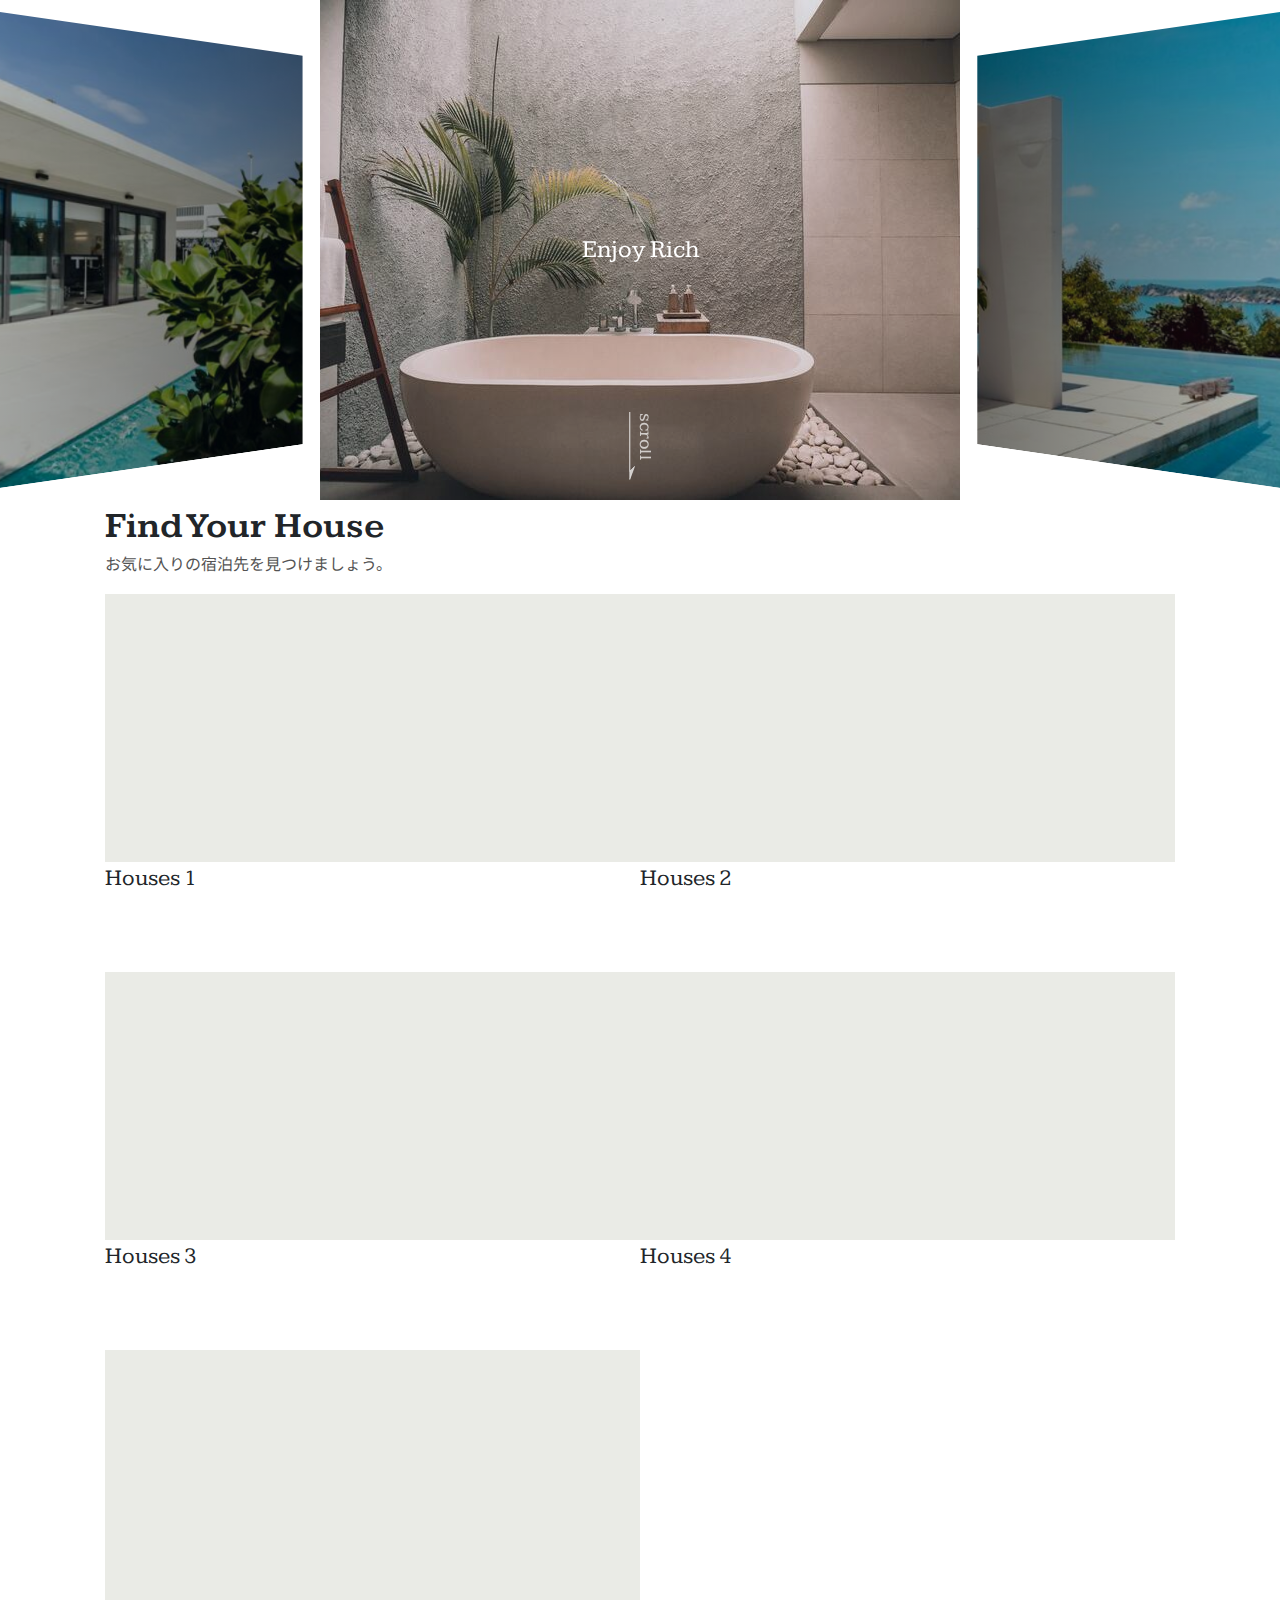
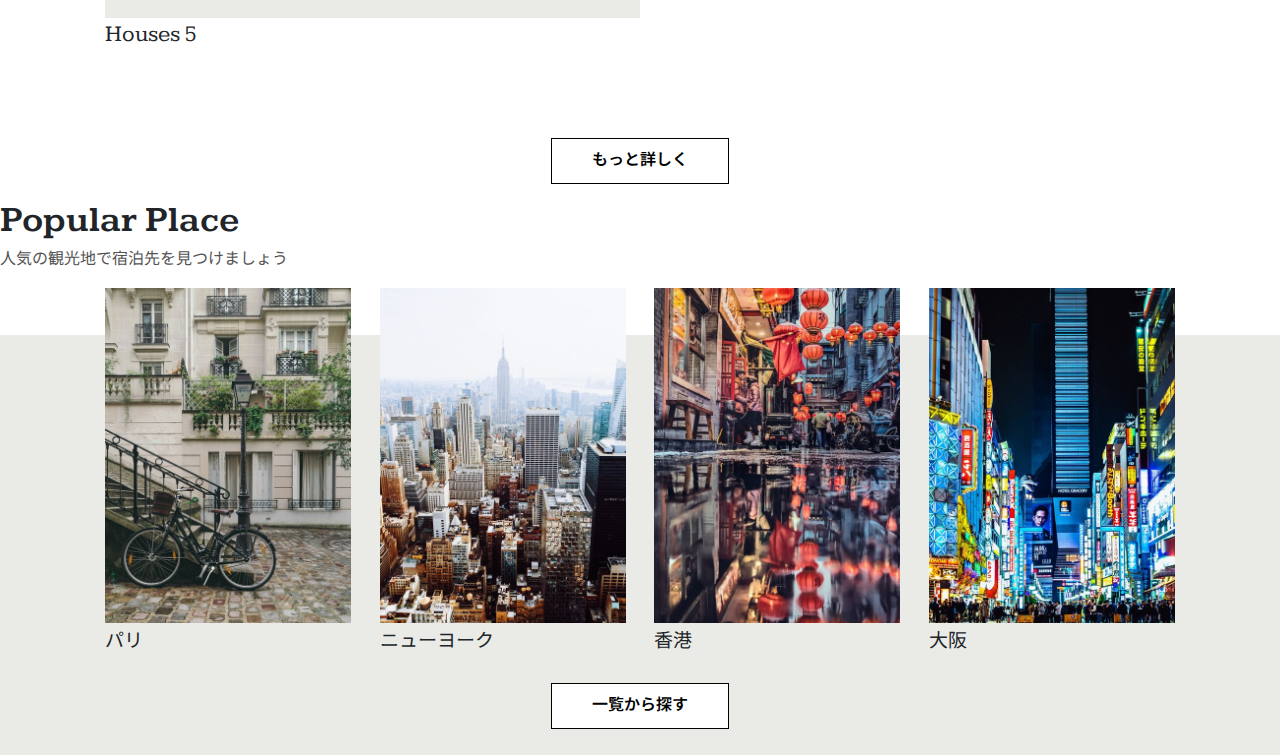
==== 98_サンプルサイト_練習用/index.html @ 55f600ee "sample_part7" ====
<!DOCTYPE html>
<html lang="ja">
  <head>
    <meta charset="UTF-8" />
    <meta name="viewport" content="width=device-width, initial-scale=1.0" />
    <meta http-equiv="X-UA-Compatible" content="ie=edge" />
    <title>Document</title>
    <link rel="preconnect" href="https://fonts.gstatic.com">
    <link href="https://fonts.googleapis.com/css2?family=Kameron:wght@400;700&family=Noto+Sans+JP&display=swap" rel="stylesheet">
    <link rel="stylesheet" href="styles/vendors/bootstrap-reboot.css" />
    <link rel="stylesheet" href="styles/vendors/swiper.min.css" />
    <link rel="stylesheet" href="styles/style.css" />
  </head>
  <body>
    <div id="global-container">
      <div id="container">
        <div id="content">
          <div class="hero">
            <div class="swiper-container">
              <div class="swiper-wrapper">
                <div class="swiper-slide">
                  <div class="hero__title">Enjoy Rich</div>
                  <img src="images/image-1.jpg" alt="" />
                </div>
                <div class="swiper-slide">
                  <div class="hero__title">Fantastic</div>
                  <img src="images/image-2.jpg" alt="" />
                </div>
                <div class="swiper-slide">
                  <div class="hero__title">Experience</div>
                  <img src="images/image-3.jpg" alt="" />
                </div>
              </div>
              <div class="hero__footer">
                <img class="hero__downarrow" src="images/arrow.svg">
                <span class="hero__scrolltext">scroll</span>
              </div>
            </div>
          </div>
          <div id="main-content">
            <main>
              <section class="houses">
                <div>
                  <h2 class="main-title">Find Your House</h2>
                  <p class="sub-title">お気に入りの宿泊先を見つけましょう。</p>
                </div>
                <div class="houses__inner">
                  <div class="houses__item">
                    <div class="cover-slide hover-darken inview">
                      <div class="bg-img-zoom img-bg50" style="background-image: url(images/villa-1.jpg);"></div>
                    </div>
                    <p class="houses__title">Houses 1</p>
                  </div>
                  <div class="houses__item">
                    <div class="cover-slide hover-darken inview">
                      <div class="bg-img-zoom img-bg50" style="background-image: url(images/villa-2.jpg);"></div>
                    </div>
                    <p class="houses__title">Houses 2</p>
                  </div>
                  <div class="houses__item">
                    <div class="cover-slide hover-darken inview">
                      <div class="bg-img-zoom img-bg50" style="background-image: url(images/villa-3.jpg);"></div>
                    </div>
                    <p class="houses__title">Houses 3</p>
                  </div>
                  <div class="houses__item">
                    <div class="cover-slide hover-darken inview">
                      <div class="bg-img-zoom img-bg50" style="background-image: url(images/villa-4.jpg);"></div>
                    </div>
                    <p class="houses__title">Houses 4</p>
                  </div>
                  <div class="houses__item">
                    <div class="cover-slide hover-darken inview">
                      <div class="bg-img-zoom img-bg50" style="background-image: url(images/villa-5.jpg);"></div>
                    </div>
                    <p class="houses__title">Houses 5</p>
                  </div>
                  <!-- <div class="houses__item">
                    <div class="cover-slide hover-darken inview">
                      <div class="bg-img-zoom img-bg50" style="background-image: url(images/villa-6.jpg);"></div>
                    </div>
                    <p class="houses__title">Houses 6</p>
                  </div> -->
                  <div class="houses__btn">
                    <button class="btn slide-bg">もっと詳しく</button>
                  </div>
                </div>
              </section>
              <section class="popular">
                <div class="poular__header">
                  <h2 class="main-title">Popular Place</h2>
                  <p class="sub-title">人気の観光地で宿泊先を見つけましょう</p>
                </div>
                <div class="popular__inner">
                  <div class="popular__container">
                    <div class="popular__item">
                      <div class="popular__img"><img src="images/image-p1.jpg" alt=""></div>
                      <div class="popular__title">パリ</div>
                    </div>
                    <div class="popular__item">
                      <div class="popular__img"><img src="images/image-p2.jpg" alt=""></div>
                      <div class="popular__title">ニューヨーク</div>
                    </div>
                    <div class="popular__item">
                      <div class="popular__img"><img src="images/image-p3.jpg" alt=""></div>
                      <div class="popular__title">香港</div>
                    </div>
                    <div class="popular__item">
                      <div class="popular__img"><img src="images/image-p4.jpg" alt=""></div>
                      <div class="popular__title">大阪</div>
                    </div>
                    <div class="popular__btn">
                      <button class="btn cover-3d">一覧から探す</button>
                    </div>
                  </div>
                </div>
              </section>
            </main>
          </div>
        </div>
      </div>
    </div>
    <!-- <div class="tween-animate-title">Animation Title</div> -->
    <!-- <div class="cover-slide hover-darken inview">
      <div class="bg-img-zoom img-bg50"></div>
    </div>    -->
      <!-- <div class="cover-slide hover-darken">
        <img class="img-zoom" src="images/image-1.jpg" alt="">
      </div> -->
      <!-- <button class="btn float">Button</button>
      <button class="btn filled">Button</button>
      <button class="btn letter-spacing">Button</button>
      <button class="btn shadow">Button</button>
      <button class="btn solid">Button</button>
      
      <button class="btn cover-3d">Button</button>
      <a class="btn-cubic"><span class="hovering">Now, Hovering</span><span class="default">Button</span></a> -->

    <script src="scripts/vendors/swiper.min.js"></script>
    <script src="scripts/vendors/TweenMax.min.js"></script>
    <script src="scripts/vendors/scroll-polyfill.js"></script>
    <script src="scripts/libs/scroll.js"></script>
    <script src="scripts/libs/text-animation.js"></script>
    <script src="scripts/libs/hero-slider.js"></script>
    <script src="scripts/main.js"></script>
  </body>
</html>
---- 98_サンプルサイト_練習用/styles/style.css ----
@charset "UTF-8";
.btn {
  position: relative;
  display: inline-block;
  background-color: white;
  border: 1px solid black;
  font-weight: 600;
  padding: 10px 40px;
  margin: 10px auto;
  cursor: pointer;
  -webkit-transition: all 0.3s;
  transition: all 0.3s;
  color: black;
  text-decoration: none !important;
}

.btn.float:hover {
  background-color: black;
  color: white;
  -webkit-box-shadow: 5px 5px 10px 0 rgba(0, 0, 0, 0.5);
          box-shadow: 5px 5px 10px 0 rgba(0, 0, 0, 0.5);
}

.btn.filled {
  background-color: black;
  color: white;
  -webkit-box-shadow: 5px 5px 10px 0 rgba(0, 0, 0, 0.5);
          box-shadow: 5px 5px 10px 0 rgba(0, 0, 0, 0.5);
}

.btn.filled:hover {
  background-color: white;
  color: black;
  -webkit-box-shadow: none;
          box-shadow: none;
}

.btn.letter-spacing:hover {
  background-color: black;
  letter-spacing: 3px;
  color: white;
}

.btn.shadow {
  -webkit-box-shadow: none;
          box-shadow: none;
}

.btn.shadow:hover {
  -webkit-transform: translate(-2.5px, -2.5px);
          transform: translate(-2.5px, -2.5px);
  -webkit-box-shadow: 5px 5px 0 0 black;
          box-shadow: 5px 5px 0 0 black;
}

.btn.solid {
  -webkit-box-shadow: 2px 2px 0 0 black;
          box-shadow: 2px 2px 0 0 black;
  border-radius: 7px;
}

.btn.solid:hover {
  -webkit-transform: translate(2px, 2px);
          transform: translate(2px, 2px);
  -webkit-box-shadow: none;
          box-shadow: none;
}

.btn.slide-bg {
  position: relative;
  overflow: hidden;
  z-index: 1;
}

.btn.slide-bg::before {
  content: "";
  display: inline-block;
  width: 100%;
  height: 100%;
  background-color: black;
  position: absolute;
  top: 0;
  left: 0;
  -webkit-transform: translateX(-100%);
          transform: translateX(-100%);
  -webkit-transition: -webkit-transform 0.3s;
  transition: -webkit-transform 0.3s;
  transition: transform 0.3s;
  transition: transform 0.3s, -webkit-transform 0.3s;
  z-index: -1;
}

.btn.slide-bg:hover {
  color: white;
}

.btn.slide-bg:hover::before {
  -webkit-transform: none;
          transform: none;
}

.btn.cover-3d {
  position: relative;
  z-index: 1;
  -webkit-transform-style: preserve-3d;
          transform-style: preserve-3d;
  -webkit-perspective: 300px;
          perspective: 300px;
}

.btn.cover-3d span {
  display: inline-block;
  -webkit-transform: translateZ(20px);
          transform: translateZ(20px);
}

.btn.cover-3d::before {
  content: "";
  display: inline-block;
  width: 100%;
  height: 100%;
  background-color: black;
  position: absolute;
  top: 0;
  left: 0;
  -webkit-transform: rotateX(90deg);
          transform: rotateX(90deg);
  -webkit-transition: all 0.3s;
  transition: all 0.3s;
  -webkit-transform-origin: top center;
          transform-origin: top center;
  opacity: 0;
}

.btn.cover-3d:hover {
  color: white;
}

.btn.cover-3d:hover::before {
  -webkit-transform: none;
          transform: none;
  opacity: 1;
}

.btn-cubic {
  position: relative;
  display: inline-block;
  -webkit-transform-style: preserve-3d;
          transform-style: preserve-3d;
  -webkit-perspective: 300px;
          perspective: 300px;
  width: 150px;
  height: 50px;
  margin: 0 auto;
  cursor: pointer;
  font-weight: 600;
}

.btn-cubic span {
  position: absolute;
  top: 0;
  left: 0;
  width: 100%;
  height: 100%;
  border: 1px solid black;
  line-height: 48px;
  text-align: center;
  -webkit-transition: all 0.3s;
  transition: all 0.3s;
  -webkit-transform-origin: center center -25px;
          transform-origin: center center -25px;
  color: black;
}

.btn-cubic .hovering {
  background-color: black;
  color: white;
  -webkit-transform: rotateX(90deg);
          transform: rotateX(90deg);
}

.btn-cubic .default {
  background-color: white;
  color: black;
  -webkit-transform: rotateX(0);
          transform: rotateX(0);
}

.btn-cubic:hover .hovering {
  -webkit-transform: rotateX(0);
          transform: rotateX(0);
}

.btn-cubic:hover .default {
  -webkit-transform: rotateX(-90deg);
          transform: rotateX(-90deg);
}

.swiper-container {
  overflow: visible !important;
}

.swiper-slide {
  height: 500px;
  overflow: hidden;
}

.swiper-slide > img {
  width: 100%;
  height: 100%;
  max-width: 100%;
  -o-object-fit: cover;
     object-fit: cover;
  -webkit-transform: scale(1.3);
          transform: scale(1.3);
  -webkit-transition: -webkit-transform 1.9s ease;
  transition: -webkit-transform 1.9s ease;
  transition: transform 1.9s ease;
  transition: transform 1.9s ease, -webkit-transform 1.9s ease;
}

.swiper-slide::after {
  content: "";
  position: absolute;
  top: 0;
  left: 0;
  width: 100%;
  height: 100%;
  background-color: rgba(0, 61, 125, 0.1);
}

.swiper-slide-active > img {
  -webkit-transform: none;
          transform: none;
}

.swiper-slide-active .hero__title {
  opacity: 1;
  -webkit-transform: translate(-50%, -50%);
          transform: translate(-50%, -50%);
}

.hero {
  overflow: hidden;
}

.hero__title {
  position: absolute;
  top: 50%;
  left: 50%;
  -webkit-transform: translate(-50%, calc(-50% + 20px));
          transform: translate(-50%, calc(-50% + 20px));
  color: white;
  font-size: 25px;
  z-index: 2;
  opacity: 0;
  -webkit-transition: opacity 0.3s ease 1s, -webkit-transform 0.3s ease 1s;
  transition: opacity 0.3s ease 1s, -webkit-transform 0.3s ease 1s;
  transition: opacity 0.3s ease 1s, transform 0.3s ease 1s;
  transition: opacity 0.3s ease 1s, transform 0.3s ease 1s, -webkit-transform 0.3s ease 1s;
}

.hero__footer {
  position: absolute;
  left: 50%;
  bottom: 20px;
  -webkit-transform: translateX(-50%);
          transform: translateX(-50%);
  z-index: 2;
  height: 68px;
  width: 22px;
  overflow: hidden;
}

.hero__downarrow {
  position: absolute;
  left: 0;
  bottom: 0;
  width: 6px;
  -webkit-animation-name: kf-arrow-anime;
          animation-name: kf-arrow-anime;
  -webkit-animation-duration: 2s;
          animation-duration: 2s;
  -webkit-animation-timing-function: linear;
          animation-timing-function: linear;
  -webkit-animation-delay: 0s;
          animation-delay: 0s;
  -webkit-animation-iteration-count: infinite;
          animation-iteration-count: infinite;
  -webkit-animation-direction: normal;
          animation-direction: normal;
  -webkit-animation-fill-mode: forwards;
          animation-fill-mode: forwards;
}

.hero__scrolltext {
  position: absolute;
  -webkit-transform: rotate(90deg);
          transform: rotate(90deg);
  color: rgba(255, 255, 255, 0.7);
  left: -8px;
  top: 11px;
  font-size: 1.2em;
}

@-webkit-keyframes kf-arrow-anime {
  0%,
  50%,
  100% {
    -webkit-transform: translateY(-10%);
            transform: translateY(-10%);
  }
  30% {
    -webkit-transform: none;
            transform: none;
  }
}

@keyframes kf-arrow-anime {
  0%,
  50%,
  100% {
    -webkit-transform: translateY(-10%);
            transform: translateY(-10%);
  }
  30% {
    -webkit-transform: none;
            transform: none;
  }
}

.animate-title,
.tween-animate-title {
  opacity: 0;
}

.animate-title.inview,
.tween-animate-title.inview {
  opacity: 1;
}

.animate-title.inview .char,
.tween-animate-title.inview .char {
  display: inline-block;
}

.animate-title .char,
.tween-animate-title .char {
  opacity: 0;
}

.animate-title.inview .char {
  -webkit-animation-name: kf-animate-chars;
          animation-name: kf-animate-chars;
  -webkit-animation-duration: 0.5s;
          animation-duration: 0.5s;
  -webkit-animation-timing-function: cubic-bezier(0.39, 1.57, 0.58, 1);
          animation-timing-function: cubic-bezier(0.39, 1.57, 0.58, 1);
  -webkit-animation-delay: 0s;
          animation-delay: 0s;
  -webkit-animation-iteration-count: 1;
          animation-iteration-count: 1;
  -webkit-animation-direction: normal;
          animation-direction: normal;
  -webkit-animation-fill-mode: both;
          animation-fill-mode: both;
}

.animate-title.inview .char:nth-child(1) {
  -webkit-animation-delay: 0.04s;
          animation-delay: 0.04s;
}

.animate-title.inview .char:nth-child(2) {
  -webkit-animation-delay: 0.08s;
          animation-delay: 0.08s;
}

.animate-title.inview .char:nth-child(3) {
  -webkit-animation-delay: 0.12s;
          animation-delay: 0.12s;
}

.animate-title.inview .char:nth-child(4) {
  -webkit-animation-delay: 0.16s;
          animation-delay: 0.16s;
}

.animate-title.inview .char:nth-child(5) {
  -webkit-animation-delay: 0.2s;
          animation-delay: 0.2s;
}

.animate-title.inview .char:nth-child(6) {
  -webkit-animation-delay: 0.24s;
          animation-delay: 0.24s;
}

.animate-title.inview .char:nth-child(7) {
  -webkit-animation-delay: 0.28s;
          animation-delay: 0.28s;
}

.animate-title.inview .char:nth-child(8) {
  -webkit-animation-delay: 0.32s;
          animation-delay: 0.32s;
}

.animate-title.inview .char:nth-child(9) {
  -webkit-animation-delay: 0.36s;
          animation-delay: 0.36s;
}

.animate-title.inview .char:nth-child(10) {
  -webkit-animation-delay: 0.4s;
          animation-delay: 0.4s;
}

.animate-title.inview .char:nth-child(11) {
  -webkit-animation-delay: 0.44s;
          animation-delay: 0.44s;
}

.animate-title.inview .char:nth-child(12) {
  -webkit-animation-delay: 0.48s;
          animation-delay: 0.48s;
}

.animate-title.inview .char:nth-child(13) {
  -webkit-animation-delay: 0.52s;
          animation-delay: 0.52s;
}

.animate-title.inview .char:nth-child(14) {
  -webkit-animation-delay: 0.56s;
          animation-delay: 0.56s;
}

.animate-title.inview .char:nth-child(15) {
  -webkit-animation-delay: 0.6s;
          animation-delay: 0.6s;
}

.animate-title.inview .char:nth-child(16) {
  -webkit-animation-delay: 0.64s;
          animation-delay: 0.64s;
}

.animate-title.inview .char:nth-child(17) {
  -webkit-animation-delay: 0.68s;
          animation-delay: 0.68s;
}

.animate-title.inview .char:nth-child(18) {
  -webkit-animation-delay: 0.72s;
          animation-delay: 0.72s;
}

.animate-title.inview .char:nth-child(19) {
  -webkit-animation-delay: 0.76s;
          animation-delay: 0.76s;
}

.animate-title.inview .char:nth-child(20) {
  -webkit-animation-delay: 0.8s;
          animation-delay: 0.8s;
}

.animate-title.inview .char:nth-child(21) {
  -webkit-animation-delay: 0.84s;
          animation-delay: 0.84s;
}

.animate-title.inview .char:nth-child(22) {
  -webkit-animation-delay: 0.88s;
          animation-delay: 0.88s;
}

.animate-title.inview .char:nth-child(23) {
  -webkit-animation-delay: 0.92s;
          animation-delay: 0.92s;
}

.animate-title.inview .char:nth-child(24) {
  -webkit-animation-delay: 0.96s;
          animation-delay: 0.96s;
}

.animate-title.inview .char:nth-child(25) {
  -webkit-animation-delay: 1s;
          animation-delay: 1s;
}

.animate-title.inview .char:nth-child(26) {
  -webkit-animation-delay: 1.04s;
          animation-delay: 1.04s;
}

.animate-title.inview .char:nth-child(27) {
  -webkit-animation-delay: 1.08s;
          animation-delay: 1.08s;
}

.animate-title.inview .char:nth-child(28) {
  -webkit-animation-delay: 1.12s;
          animation-delay: 1.12s;
}

.animate-title.inview .char:nth-child(29) {
  -webkit-animation-delay: 1.16s;
          animation-delay: 1.16s;
}

.animate-title.inview .char:nth-child(30) {
  -webkit-animation-delay: 1.2s;
          animation-delay: 1.2s;
}

@-webkit-keyframes kf-animate-chars {
  0% {
    opacity: 0;
    -webkit-transform: translateY(-50%);
            transform: translateY(-50%);
  }
  100% {
    opacity: 1;
    -webkit-transform: translateY(0);
            transform: translateY(0);
  }
}

@keyframes kf-animate-chars {
  0% {
    opacity: 0;
    -webkit-transform: translateY(-50%);
            transform: translateY(-50%);
  }
  100% {
    opacity: 1;
    -webkit-transform: translateY(0);
            transform: translateY(0);
  }
}

.cover-slide {
  position: relative;
  overflow: hidden;
}

.cover-slide::after {
  content: "";
  position: absolute;
  z-index: 2;
  top: 0;
  left: 0;
  right: 0;
  bottom: 0;
  background-color: #eaebe6;
  opacity: 0;
}

.cover-slide.inview::after {
  opacity: 1;
  -webkit-animation-name: kf-cover-slide;
          animation-name: kf-cover-slide;
  -webkit-animation-duration: 1.6s;
          animation-duration: 1.6s;
  -webkit-animation-timing-function: ease-in-out;
          animation-timing-function: ease-in-out;
  -webkit-animation-delay: 0s;
          animation-delay: 0s;
  -webkit-animation-iteration-count: 1;
          animation-iteration-count: 1;
  -webkit-animation-direction: normal;
          animation-direction: normal;
  -webkit-animation-fill-mode: forwards;
          animation-fill-mode: forwards;
}

@-webkit-keyframes kf-cover-slide {
  0% {
    -webkit-transform-origin: left;
            transform-origin: left;
    -webkit-transform: scaleX(0);
            transform: scaleX(0);
  }
  50% {
    -webkit-transform-origin: left;
            transform-origin: left;
    -webkit-transform: scaleX(1);
            transform: scaleX(1);
  }
  50.1% {
    -webkit-transform-origin: right;
            transform-origin: right;
    -webkit-transform: scaleX(1);
            transform: scaleX(1);
  }
  100% {
    -webkit-transform-origin: right;
            transform-origin: right;
    -webkit-transform: scaleX(0);
            transform: scaleX(0);
  }
}

@keyframes kf-cover-slide {
  0% {
    -webkit-transform-origin: left;
            transform-origin: left;
    -webkit-transform: scaleX(0);
            transform: scaleX(0);
  }
  50% {
    -webkit-transform-origin: left;
            transform-origin: left;
    -webkit-transform: scaleX(1);
            transform: scaleX(1);
  }
  50.1% {
    -webkit-transform-origin: right;
            transform-origin: right;
    -webkit-transform: scaleX(1);
            transform: scaleX(1);
  }
  100% {
    -webkit-transform-origin: right;
            transform-origin: right;
    -webkit-transform: scaleX(0);
            transform: scaleX(0);
  }
}

.img-zoom, .bg-img-zoom {
  opacity: 0;
}

.inview .img-zoom, .inview .bg-img-zoom {
  opacity: 1;
  -webkit-transition: -webkit-transform 0.3s ease;
  transition: -webkit-transform 0.3s ease;
  transition: transform 0.3s ease;
  transition: transform 0.3s ease, -webkit-transform 0.3s ease;
  -webkit-animation-name: kf-img-show;
          animation-name: kf-img-show;
  -webkit-animation-duration: 1.6s;
          animation-duration: 1.6s;
  -webkit-animation-timing-function: ease-in-out;
          animation-timing-function: ease-in-out;
  -webkit-animation-delay: 0s;
          animation-delay: 0s;
  -webkit-animation-iteration-count: 1;
          animation-iteration-count: 1;
  -webkit-animation-direction: normal;
          animation-direction: normal;
  -webkit-animation-fill-mode: none;
          animation-fill-mode: none;
}

.inview .img-zoom:hover, .inview .bg-img-zoom:hover {
  -webkit-transform: scale(1.05);
          transform: scale(1.05);
}

@-webkit-keyframes kf-img-show {
  0% {
    opacity: 0;
  }
  50% {
    opacity: 0;
  }
  50.1% {
    opacity: 1;
    -webkit-transform: scale(1.5);
            transform: scale(1.5);
  }
  100% {
    opacity: 1;
  }
}

@keyframes kf-img-show {
  0% {
    opacity: 0;
  }
  50% {
    opacity: 0;
  }
  50.1% {
    opacity: 1;
    -webkit-transform: scale(1.5);
            transform: scale(1.5);
  }
  100% {
    opacity: 1;
  }
}

.hover-darken::before {
  content: "";
  position: absolute;
  top: 0;
  left: 0;
  width: 100%;
  height: 100%;
  z-index: 1;
  -webkit-transition: background-color 0.3s ease;
  transition: background-color 0.3s ease;
  pointer-events: none;
  -webkit-animation-name: kf-img-show;
          animation-name: kf-img-show;
  -webkit-animation-duration: 1.6s;
          animation-duration: 1.6s;
  -webkit-animation-timing-function: ease-in-out;
          animation-timing-function: ease-in-out;
  -webkit-animation-delay: 0s;
          animation-delay: 0s;
  -webkit-animation-iteration-count: 1;
          animation-iteration-count: 1;
  -webkit-animation-direction: normal;
          animation-direction: normal;
  -webkit-animation-fill-mode: none;
          animation-fill-mode: none;
}

.hover-darken:hover::before {
  background-color: rgba(0, 0, 0, 0.4);
}

.bg-img-zoom {
  background-image: url(images/image-1.jpg);
  background-repeat: no-repeat;
  background-position: center;
  background-size: cover;
  width: 100%;
}

.img-bg50 {
  position: relative;
}

.img-bg50::before {
  display: block;
  content: '';
  padding-top: 50%;
}

/******************************************************************

Stylesheet: ベーススタイル

******************************************************************/
body {
  font-family: 'Kameron', 'Noto Sans JP', sans-serif;
}

img {
  max-width: 100%;
  vertical-align: bottom;
}

.font-sm, .sub-title {
  font-size: 14px;
}

.font-md, .popular__title {
  font-size: 17px;
}

.font-lr, .houses__title {
  font-size: 17px;
}

.font-lg, .main-title {
  font-size: 25px;
}

.mb-sm, .houses__title, .popular__title {
  margin-bottom: 16px !important;
}

.mb-lg {
  margin-bottom: 80px !important;
}

.pb-sm, .popular__container {
  padding-bottom: 16px !important;
}

.pb-lg {
  padding-bottom: 80px !important;
}

.content-width, .houses, .popular__header, .popular__container {
  width: 90%;
  margin: 0 auto;
  max-width: 1070px;
}

.main-title {
  font-weight: 600;
  margin-bottom: 0;
}

.sub-title {
  color: #535353;
}

.flex, .houses__inner, .popular__container {
  display: -webkit-box;
  display: -ms-flexbox;
  display: flex;
  -webkit-box-orient: vertical;
  -webkit-box-direction: normal;
      -ms-flex-direction: column;
          flex-direction: column;
}

.houses__btn {
  text-align: center;
  -ms-flex-preferred-size: 100%;
      flex-basis: 100%;
}

.popular__inner {
  position: relative;
}

.popular__inner::before {
  content: '';
  position: absolute;
  bottom: 0;
  left: 0;
  width: 100%;
  height: 90%;
  background-color: #eaebe6;
}

.popular__container {
  position: relative;
  z-index: 2;
}

.popular__btn {
  text-align: center;
  -ms-flex-preferred-size: 100%;
      flex-basis: 100%;
}

.popular__img {
  height: 150px;
  overflow: hidden;
  margin-bottom: 5px;
}

.popular__img > img {
  -o-object-fit: cover;
     object-fit: cover;
  height: 100%;
  width: 100%;
}

@media (min-width: 480px) {
  /******************************************************************

Stylesheet: 480px以上(スマホの横向き)のモニタで適用

******************************************************************/
}

@media (min-width: 600px) {
  /******************************************************************

Stylesheet: 600px以上のタブレットやモニタで適用

******************************************************************/
  .flex, .houses__inner, .popular__container {
    -webkit-box-orient: horizontal;
    -webkit-box-direction: normal;
        -ms-flex-direction: row;
            flex-direction: row;
    -ms-flex-wrap: wrap;
        flex-wrap: wrap;
  }
  .houses__item {
    -ms-flex-preferred-size: 50%;
        flex-basis: 50%;
    margin-bottom: 60px;
  }
  .popular__container {
    -webkit-box-pack: justify;
        -ms-flex-pack: justify;
            justify-content: space-between;
  }
  .popular__item {
    -ms-flex-preferred-size: 47%;
        flex-basis: 47%;
  }
}

@media (min-width: 960px) {
  /******************************************************************

Stylesheet: 960px以上のモニタで適用

******************************************************************/
  .font-sm, .sub-title {
    font-size: 16px;
  }
  .font-md, .popular__title {
    font-size: 19px;
  }
  .font-lr, .houses__title {
    font-size: 23px;
  }
  .font-lg, .main-title {
    font-size: 36px;
  }
  .mb-lg {
    margin-bottom: 150px !important;
  }
  .pb-lg {
    padding-bottom: 150px !important;
  }
  .popular__item {
    -ms-flex-preferred-size: 25%;
        flex-basis: 25%;
  }
  .popular__img {
    height: 335px;
  }
}

@media (min-width: 1280px) {
  /******************************************************************

Stylesheet: 1280px以上のモニタで適用

******************************************************************/
  .popular__item {
    -ms-flex-preferred-size: 23%;
        flex-basis: 23%;
  }
}

@media (-webkit-min-device-pixel-ratio: 2), (min-resolution: 192dpi) {
  /******************************************************************

Stylesheet: Retinaディスプレイで適用

******************************************************************/
  /* 

EXAMPLE 
.icon {
	background: url(images/test@2x.png) no-repeat;
	background-size: 24px 24px;
}

*/
}

@media print {
  /******************************************************************

Stylesheet: プリンタのみに適用

******************************************************************/
}
/*# sourceMappingURL=style.css.map */
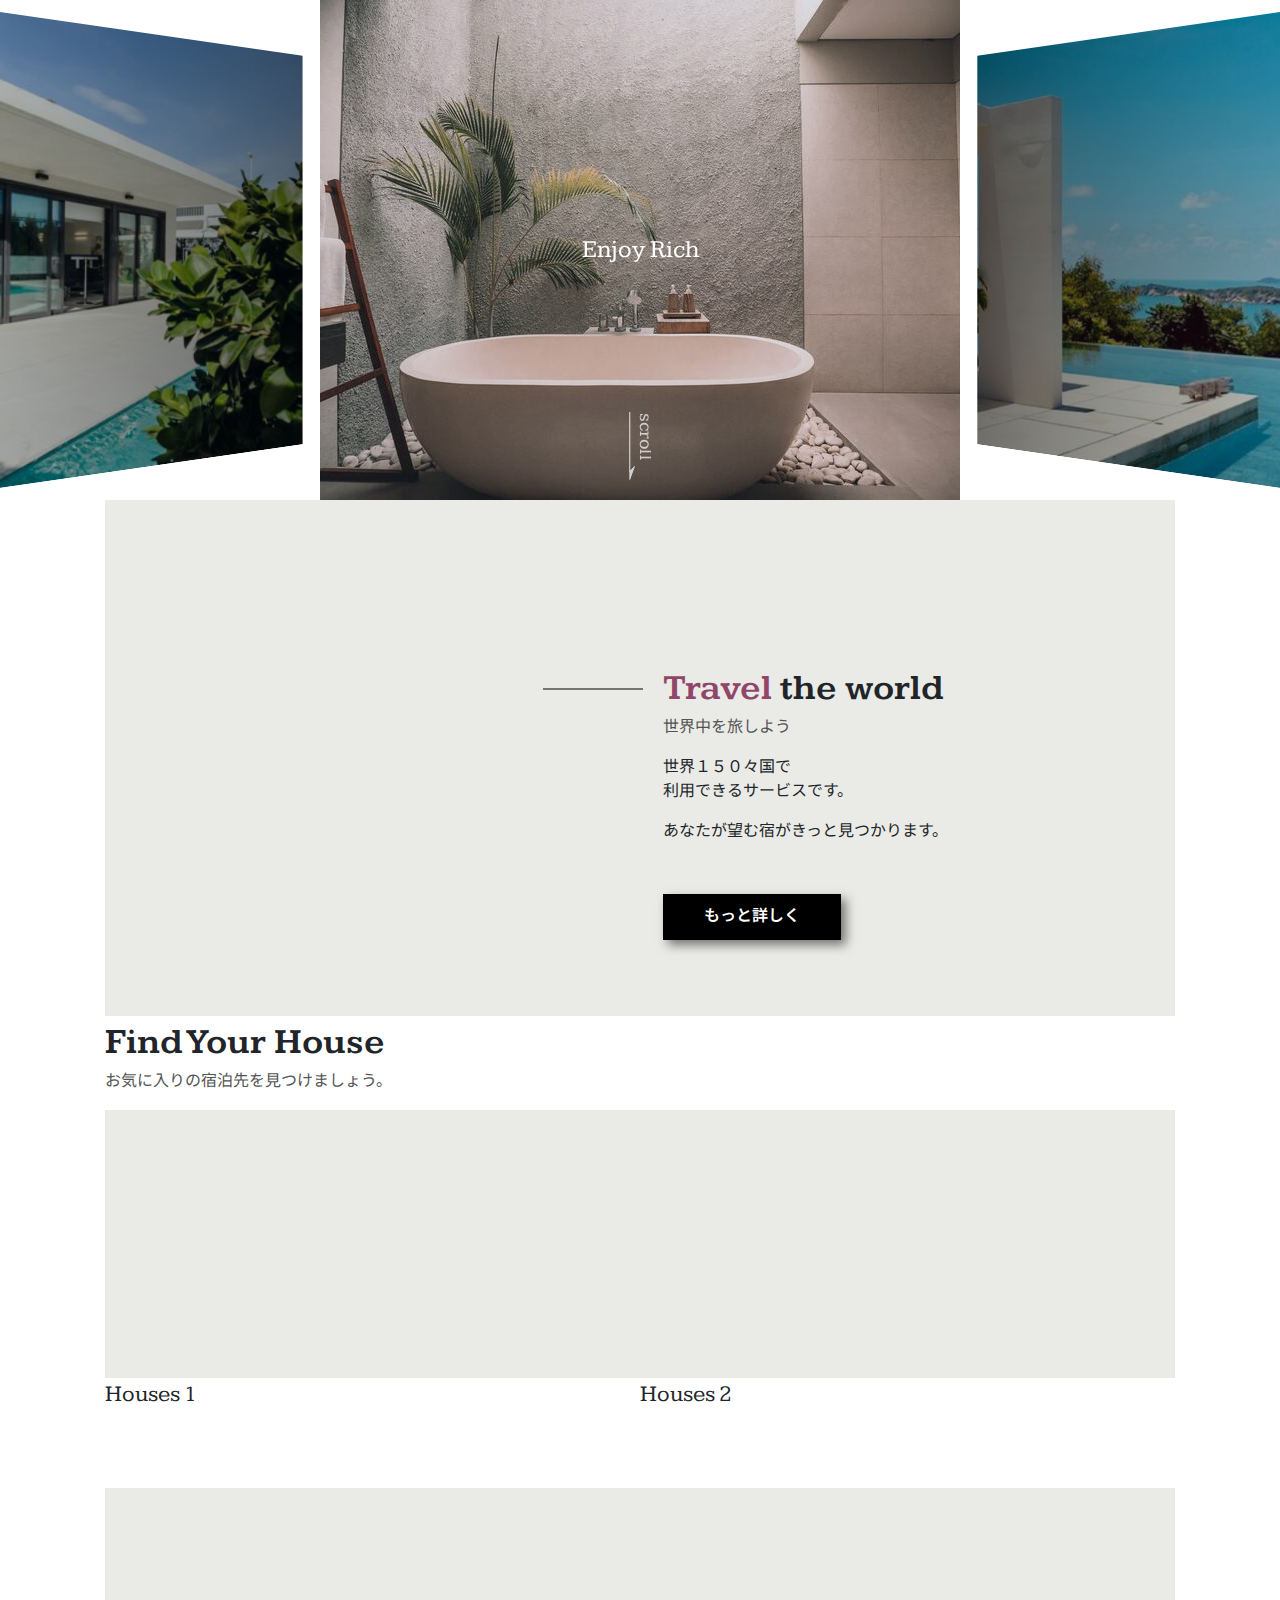
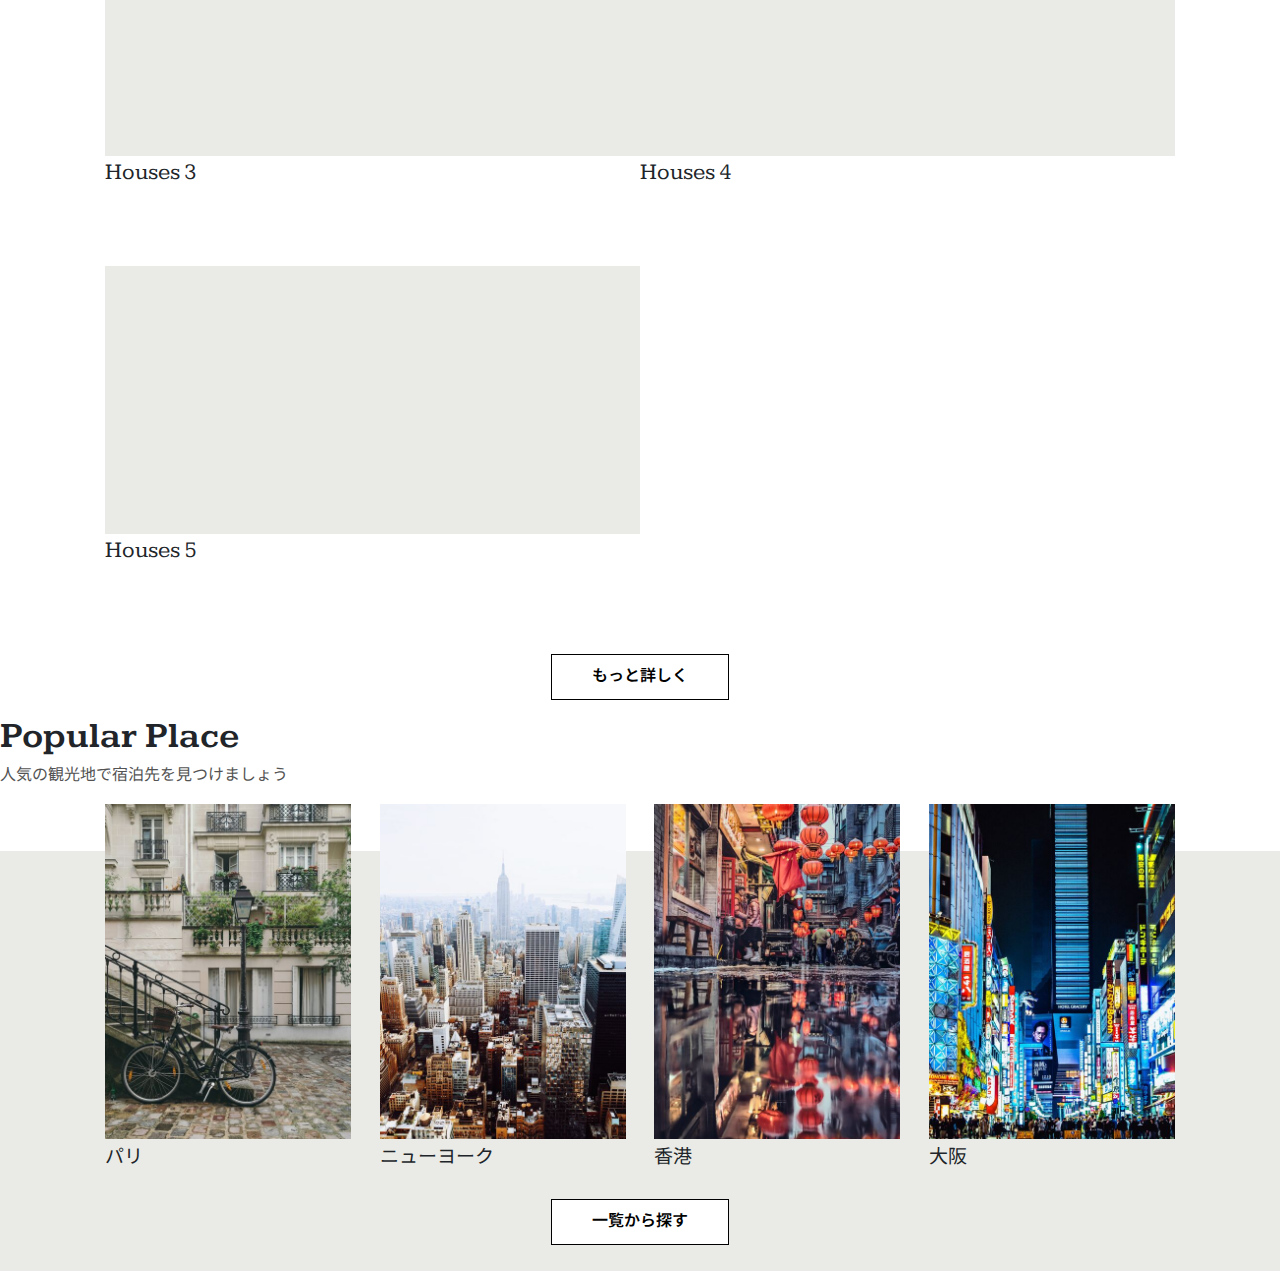
==== commit b9c725f1: "sample_part8" ====
--- a/98_サンプルサイト_練習用/index.html
+++ b/98_サンプルサイト_練習用/index.html
@@ -39,6 +39,29 @@
           </div>
           <div id="main-content">
             <main>
+              <section class="travel">
+                <div class="travel__inner">
+                  <div class="travel__img cover-slide">
+                    <img class="img-zoom" src="images/image-travel.jpg" alt="">
+                  </div>
+                  <div class="travel__texts">
+                    <div class="travel__texts-inner">
+                      <div class="travel__title main-title inview">
+                        <span class="purple">Travel</span>
+                        <span>the world</span>
+                      </div>
+                      <div class="travel__sub sub-title">世界中を旅しよう</div>
+                      <div class="travel__description">
+                        <p>世界１５０々国で<br>利用できるサービスです。</p>
+                        <p>あなたが望む宿がきっと見つかります。</p>
+                      </div>
+                      <div class="travel__btn">
+                        <button class="btn filled">もっと詳しく</button>
+                      </div>
+                    </div>
+                  </div>
+                </div>
+              </section>
               <section class="houses">
                 <div>
                   <h2 class="main-title">Find Your House</h2>
--- a/98_サンプルサイト_練習用/styles/style.css
+++ b/98_サンプルサイト_練習用/styles/style.css
@@ -573,8 +573,8 @@
           animation-iteration-count: 1;
   -webkit-animation-direction: normal;
           animation-direction: normal;
-  -webkit-animation-fill-mode: forwards;
-          animation-fill-mode: forwards;
+  -webkit-animation-fill-mode: both;
+          animation-fill-mode: both;
 }
 
 @-webkit-keyframes kf-cover-slide {
@@ -775,7 +775,7 @@
   font-size: 25px;
 }
 
-.mb-sm, .houses__title, .popular__title {
+.mb-sm, .travel__sub, .travel__img, .houses__title, .popular__title {
   margin-bottom: 16px !important;
 }
 
@@ -783,7 +783,7 @@
   margin-bottom: 80px !important;
 }
 
-.pb-sm, .popular__container {
+.pb-sm, .travel__texts, .popular__container {
   padding-bottom: 16px !important;
 }
 
@@ -791,7 +791,7 @@
   padding-bottom: 80px !important;
 }
 
-.content-width, .houses, .popular__header, .popular__container {
+.content-width, .travel, .houses, .popular__header, .popular__container {
   width: 90%;
   margin: 0 auto;
   max-width: 1070px;
@@ -806,7 +806,7 @@
   color: #535353;
 }
 
-.flex, .houses__inner, .popular__container {
+.flex, .travel__inner, .houses__inner, .popular__container {
   display: -webkit-box;
   display: -ms-flexbox;
   display: flex;
@@ -816,6 +816,70 @@
           flex-direction: column;
 }
 
+.purple {
+  color: #904669;
+}
+
+.travel__inner {
+  -webkit-box-pack: justify;
+      -ms-flex-pack: justify;
+          justify-content: space-between;
+  padding: 15px;
+  background-color: #eaebe6;
+  position: relative;
+  z-index: 0;
+}
+
+.travel__title {
+  position: relative;
+}
+
+.travel__title::before {
+  display: none;
+  content: "";
+  position: absolute;
+  top: 50%;
+  left: -120px;
+  width: 100px;
+  height: 1px;
+  background-color: black;
+  -webkit-transform: translateY(-50%) scaleX(0);
+          transform: translateY(-50%) scaleX(0);
+  -webkit-transition: -webkit-transform 0.3s ease 1.6s;
+  transition: -webkit-transform 0.3s ease 1.6s;
+  transition: transform 0.3s ease 1.6s;
+  transition: transform 0.3s ease 1.6s, -webkit-transform 0.3s ease 1.6s;
+  -webkit-transform-origin: right;
+          transform-origin: right;
+}
+
+.travel__title.inview::before {
+  -webkit-transform: translateY(-50%);
+          transform: translateY(-50%);
+}
+
+.travel__img {
+  height: 300px;
+  -webkit-transition: -webkit-box-shadow 1ms linear 0.8s;
+  transition: -webkit-box-shadow 1ms linear 0.8s;
+  transition: box-shadow 1ms linear 0.8s;
+  transition: box-shadow 1ms linear 0.8s, -webkit-box-shadow 1ms linear 0.8s;
+}
+
+.travel__img > img {
+  position: relative;
+  z-index: -1;
+  -o-object-fit: cover;
+     object-fit: cover;
+  width: 100%;
+  height: 100%;
+}
+
+.travel__img.inview {
+  -webkit-box-shadow: inset 0 0 30px black;
+          box-shadow: inset 0 0 30px black;
+}
+
 .houses__btn {
   text-align: center;
   -ms-flex-preferred-size: 100%;
@@ -874,7 +938,7 @@
 Stylesheet: 600px以上のタブレットやモニタで適用
 
 ******************************************************************/
-  .flex, .houses__inner, .popular__container {
+  .flex, .travel__inner, .houses__inner, .popular__container {
     -webkit-box-orient: horizontal;
     -webkit-box-direction: normal;
         -ms-flex-direction: row;
@@ -896,6 +960,21 @@
     -ms-flex-preferred-size: 47%;
         flex-basis: 47%;
   }
+  .travel__inner {
+    padding: 50px;
+  }
+  .travel__texts, .travel__img {
+    -ms-flex-preferred-size: 47%;
+        flex-basis: 47%;
+  }
+  .travel__texts {
+    display: -webkit-box;
+    display: -ms-flexbox;
+    display: flex;
+    -webkit-box-align: end;
+        -ms-flex-align: end;
+            align-items: flex-end;
+  }
 }
 
 @media (min-width: 960px) {
@@ -929,6 +1008,15 @@
   .popular__img {
     height: 335px;
   }
+  .travel__img {
+    height: 400px;
+  }
+  .travel__description {
+    margin-bottom: 40px;
+  }
+  .travel__title::before {
+    display: block;
+  }
 }
 
 @media (min-width: 1280px) {
@@ -937,6 +1025,9 @@
 Stylesheet: 1280px以上のモニタで適用
 
 ******************************************************************/
+  .travel__inner {
+    padding: 50px 150px;
+  }
   .popular__item {
     -ms-flex-preferred-size: 23%;
         flex-basis: 23%;
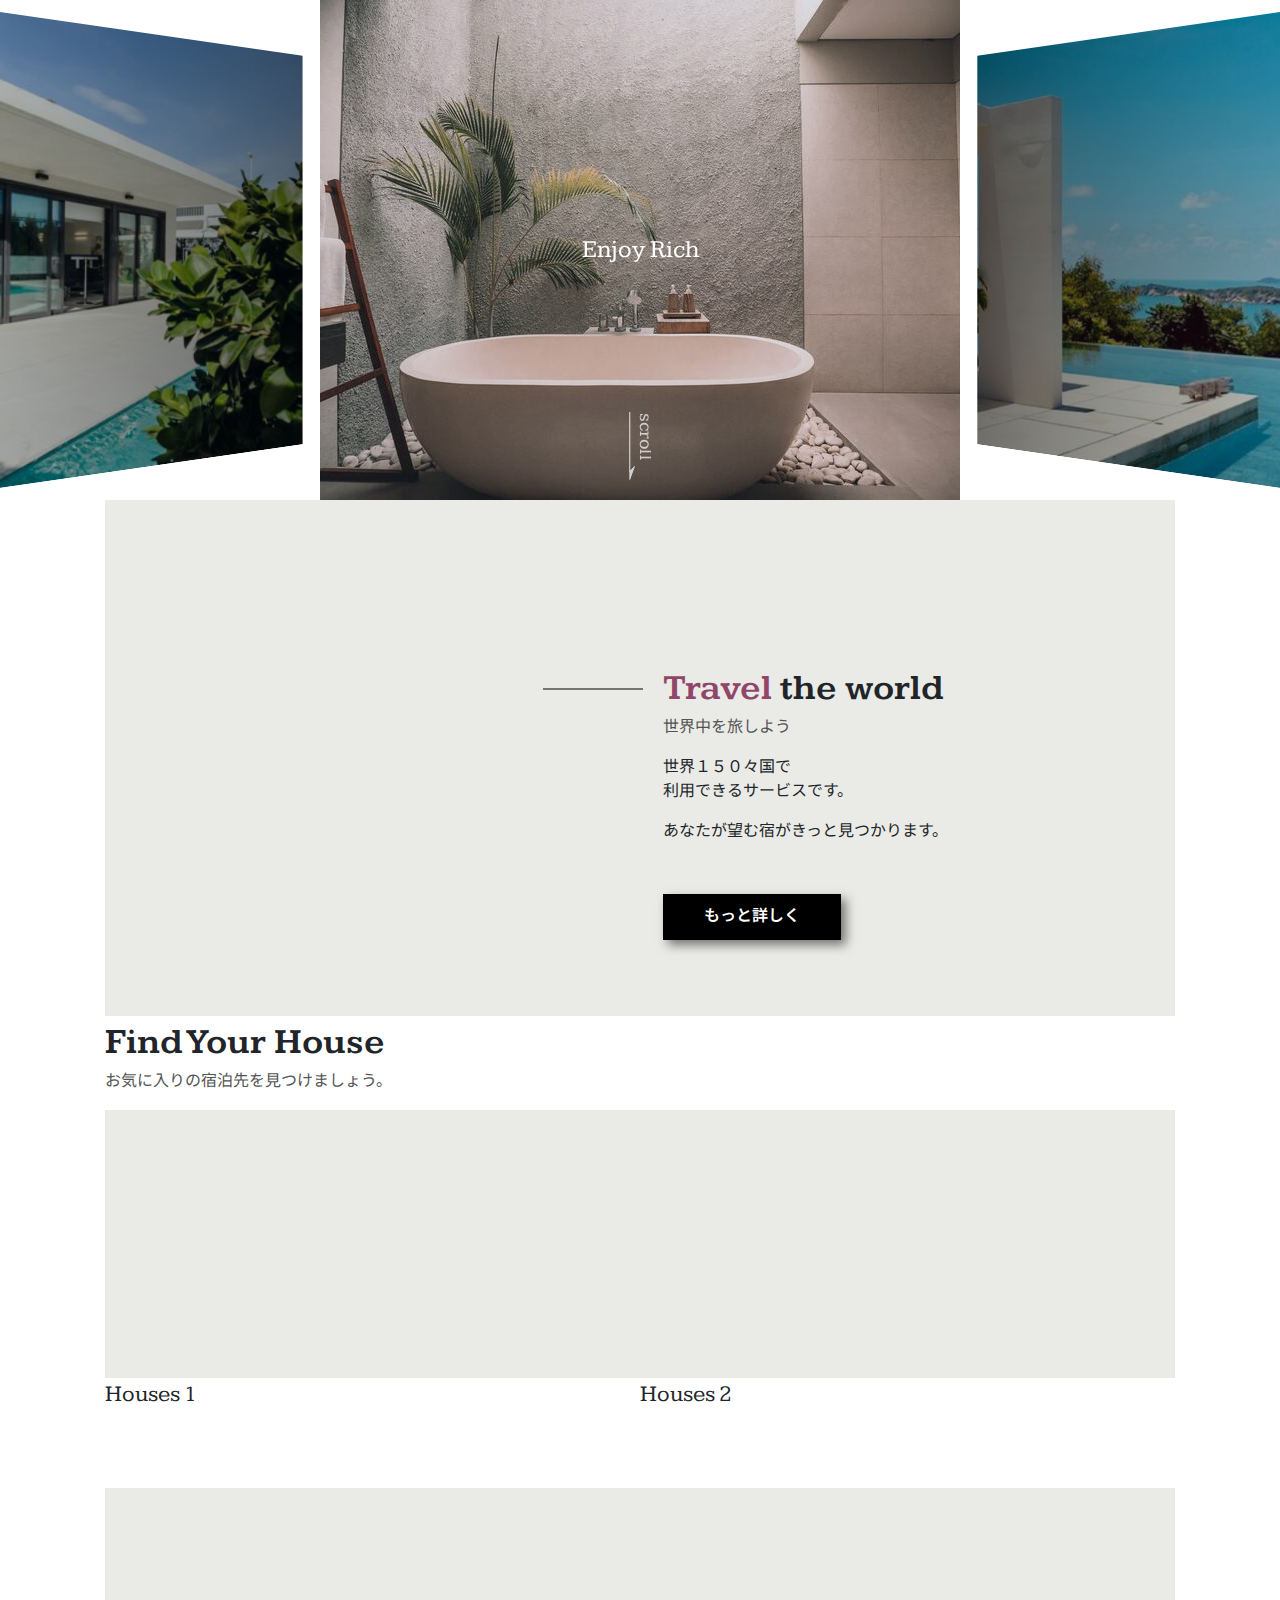
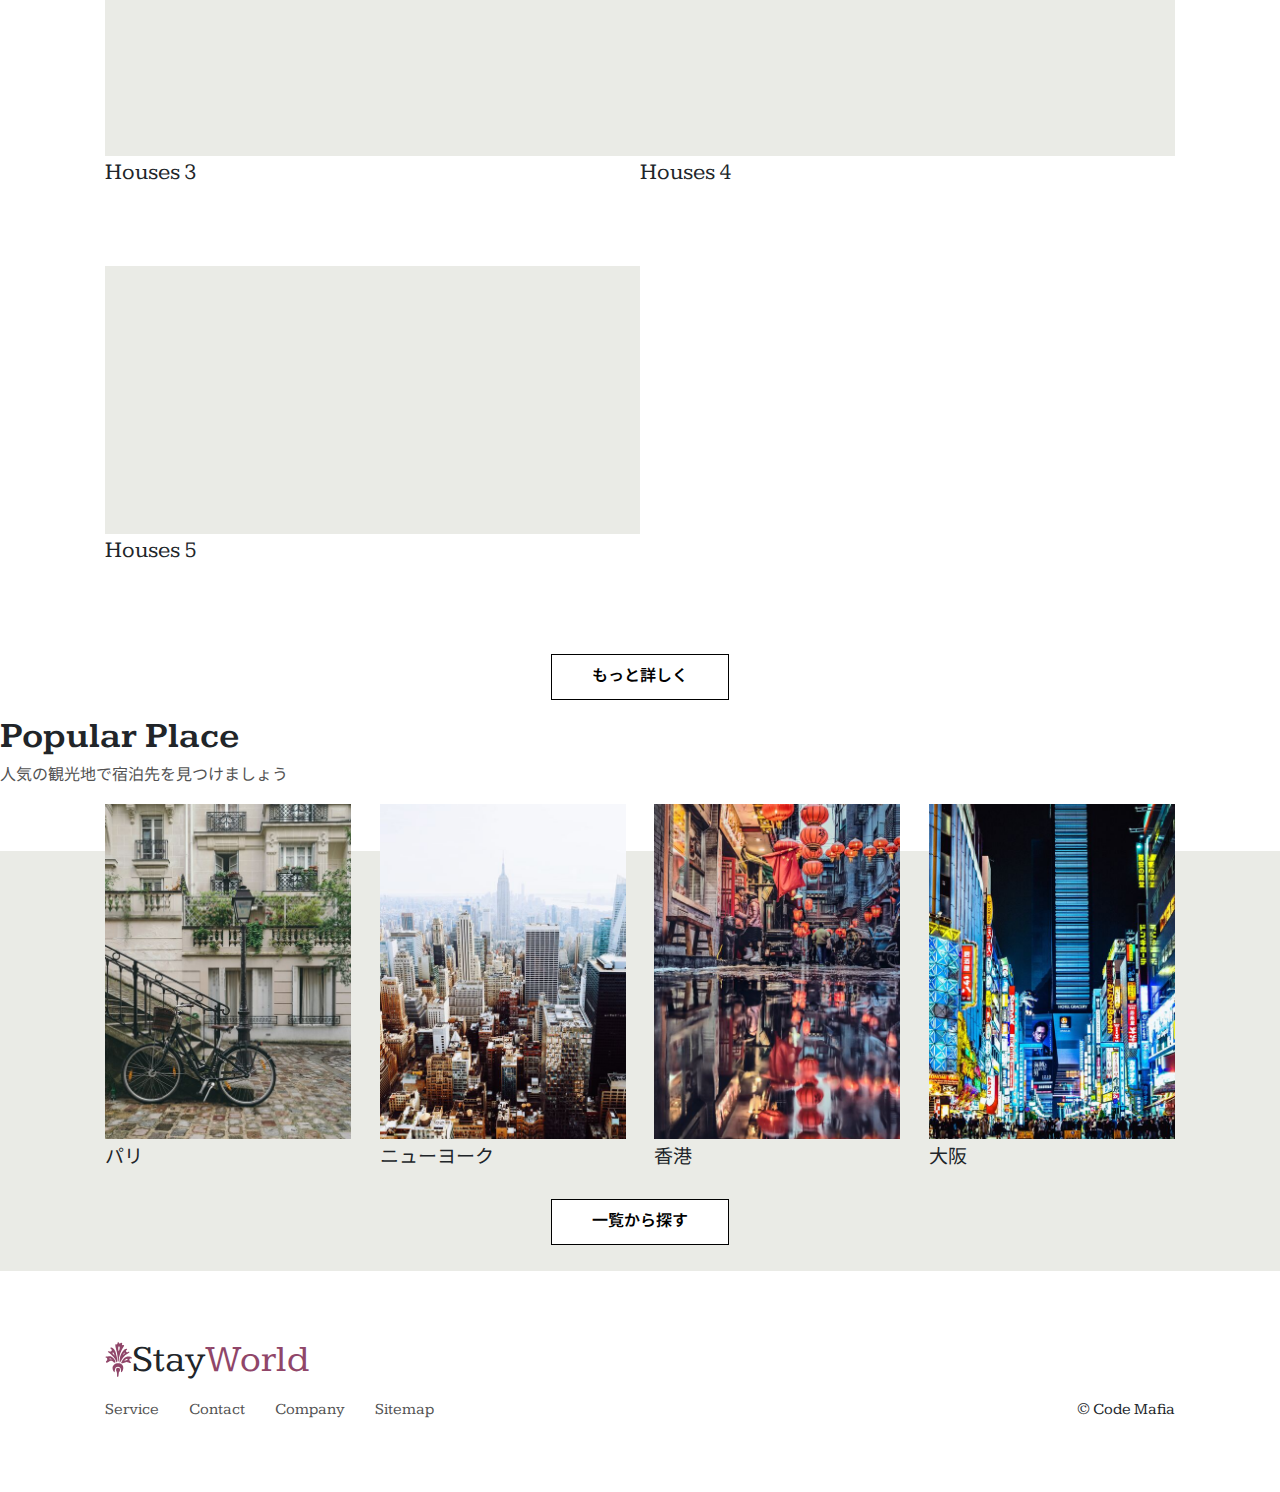
==== commit 272540e8: "sample_part9" ====
--- a/98_サンプルサイト_練習用/index.html
+++ b/98_サンプルサイト_練習用/index.html
@@ -141,6 +141,24 @@
             </main>
           </div>
         </div>
+        <footer class="footer">
+          <div class="logo">
+            <img src="images/logo.svg" alt="" class="logo__img">
+            <span class="logo__stay">Stay</span>
+            <span class="logo__world">World</span>
+          </div>
+          <nav class="footer__nav">
+            <ul class="footer__ul">
+              <li class="footer__li"><a href="#">Service</a></li>
+              <li class="footer__li"><a href="#">Contact</a></li>
+              <li class="footer__li"><a href="#">Company</a></li>
+              <li class="footer__li"><a href="#">Sitemap</a></li>
+            </ul>
+            <div class="footer__copyright">
+              &copy; Code Mafia
+            </div>
+          </nav>
+        </footer>
       </div>
     </div>
     <!-- <div class="tween-animate-title">Animation Title</div> -->
--- a/98_サンプルサイト_練習用/styles/style.css
+++ b/98_サンプルサイト_練習用/styles/style.css
@@ -791,7 +791,7 @@
   padding-bottom: 80px !important;
 }
 
-.content-width, .travel, .houses, .popular__header, .popular__container {
+.content-width, .travel, .houses, .popular__header, .popular__container, .footer {
   width: 90%;
   margin: 0 auto;
   max-width: 1070px;
@@ -806,7 +806,7 @@
   color: #535353;
 }
 
-.flex, .travel__inner, .houses__inner, .popular__container {
+.flex, .travel__inner, .houses__inner, .popular__container, .footer__nav, .footer__ul {
   display: -webkit-box;
   display: -ms-flexbox;
   display: flex;
@@ -924,6 +924,57 @@
   width: 100%;
 }
 
+.logo {
+  font-size: 42px;
+  display: -webkit-box;
+  display: -ms-flexbox;
+  display: flex;
+}
+
+.logo__img {
+  width: 0.7em;
+}
+
+.logo__world {
+  color: #904669;
+}
+
+.footer {
+  padding: 60px 0;
+}
+
+.footer__nav {
+  -webkit-box-pack: justify;
+      -ms-flex-pack: justify;
+          justify-content: space-between;
+  -webkit-box-align: center;
+      -ms-flex-align: center;
+          align-items: center;
+  text-align: center;
+}
+
+.footer__ul {
+  padding: 0;
+  margin: 0;
+  list-style: none;
+}
+
+.footer__li {
+  padding: 0;
+  margin: 10px;
+}
+
+.footer__li > a {
+  color: #535353;
+}
+
+.footer .logo {
+  font-size: 38px;
+  -webkit-box-pack: center;
+      -ms-flex-pack: center;
+          justify-content: center;
+}
+
 @media (min-width: 480px) {
   /******************************************************************
 
@@ -938,7 +989,7 @@
 Stylesheet: 600px以上のタブレットやモニタで適用
 
 ******************************************************************/
-  .flex, .travel__inner, .houses__inner, .popular__container {
+  .flex, .travel__inner, .houses__inner, .popular__container, .footer__nav, .footer__ul {
     -webkit-box-orient: horizontal;
     -webkit-box-direction: normal;
         -ms-flex-direction: row;
@@ -975,6 +1026,15 @@
         -ms-flex-align: end;
             align-items: flex-end;
   }
+  .footer .logo {
+    -webkit-box-pack: start;
+        -ms-flex-pack: start;
+            justify-content: flex-start;
+  }
+  .footer__li {
+    margin-left: 0;
+    margin-right: 30px;
+  }
 }
 
 @media (min-width: 960px) {
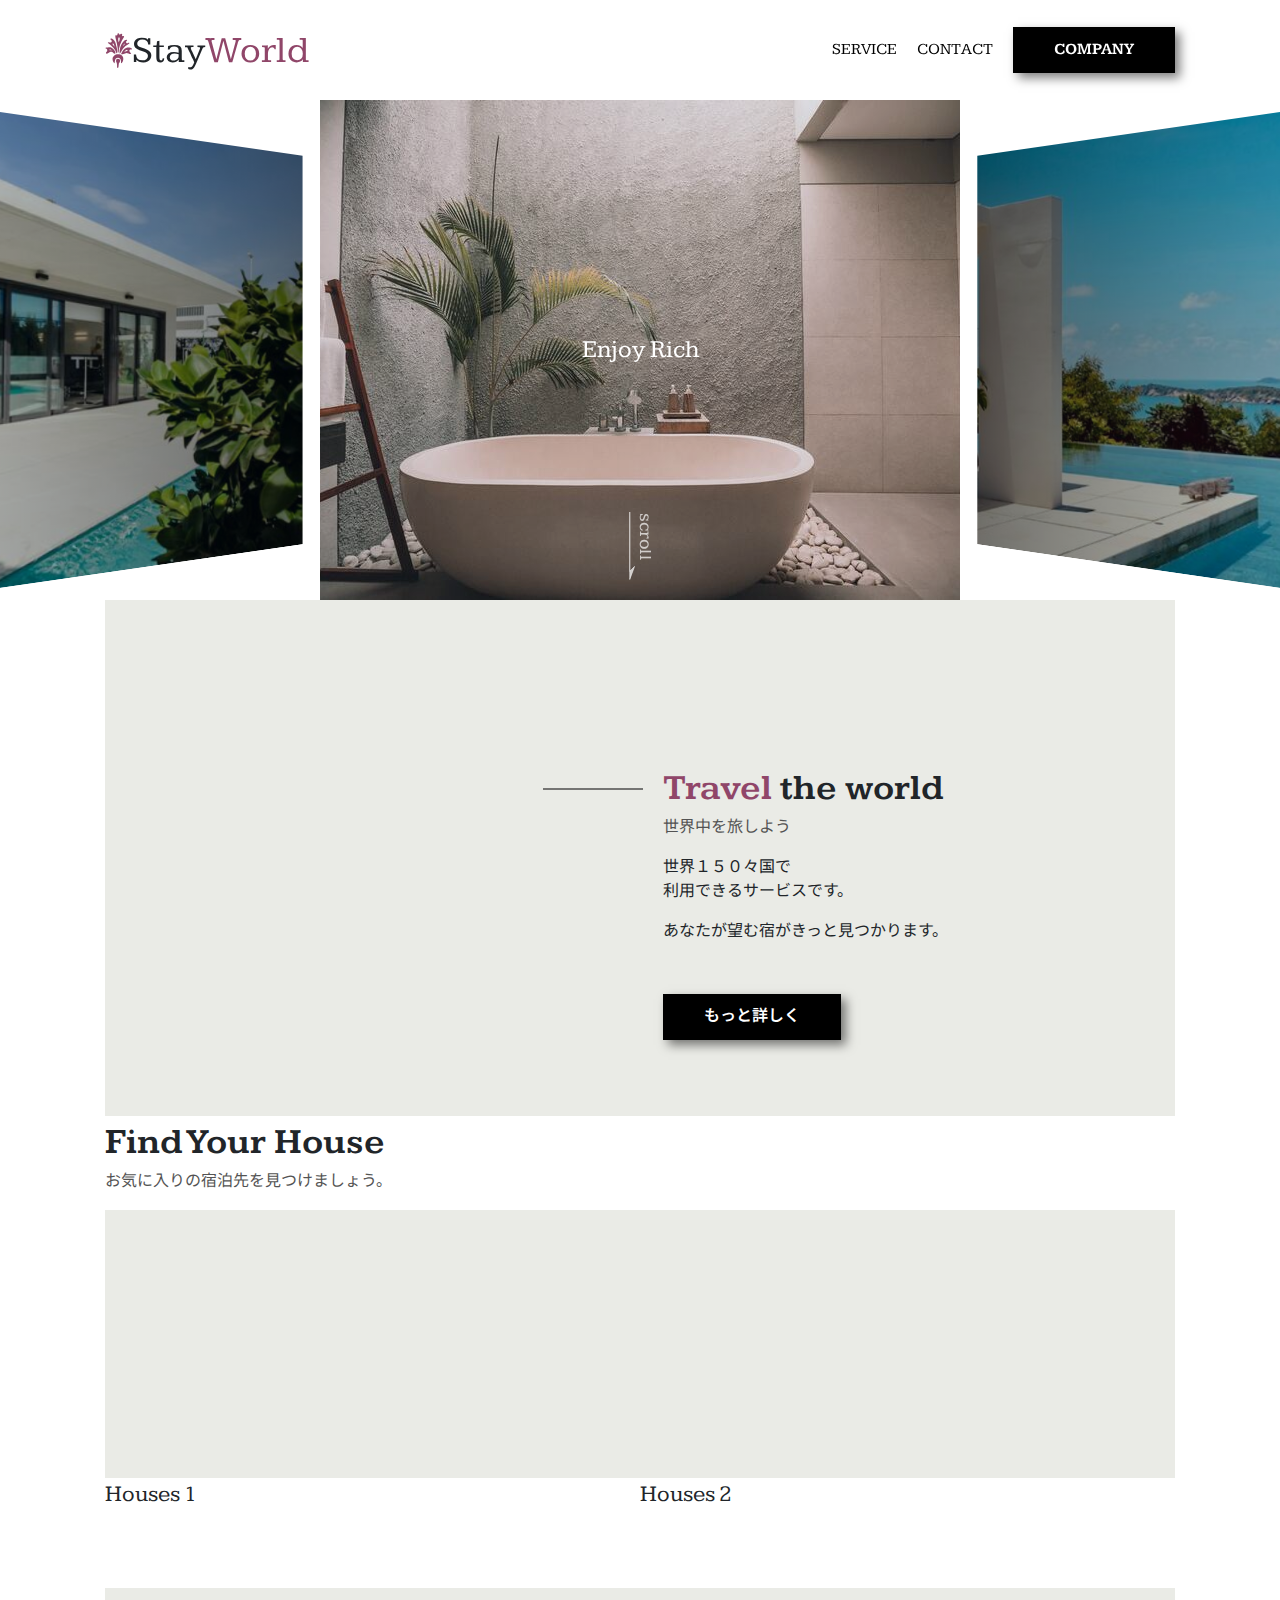
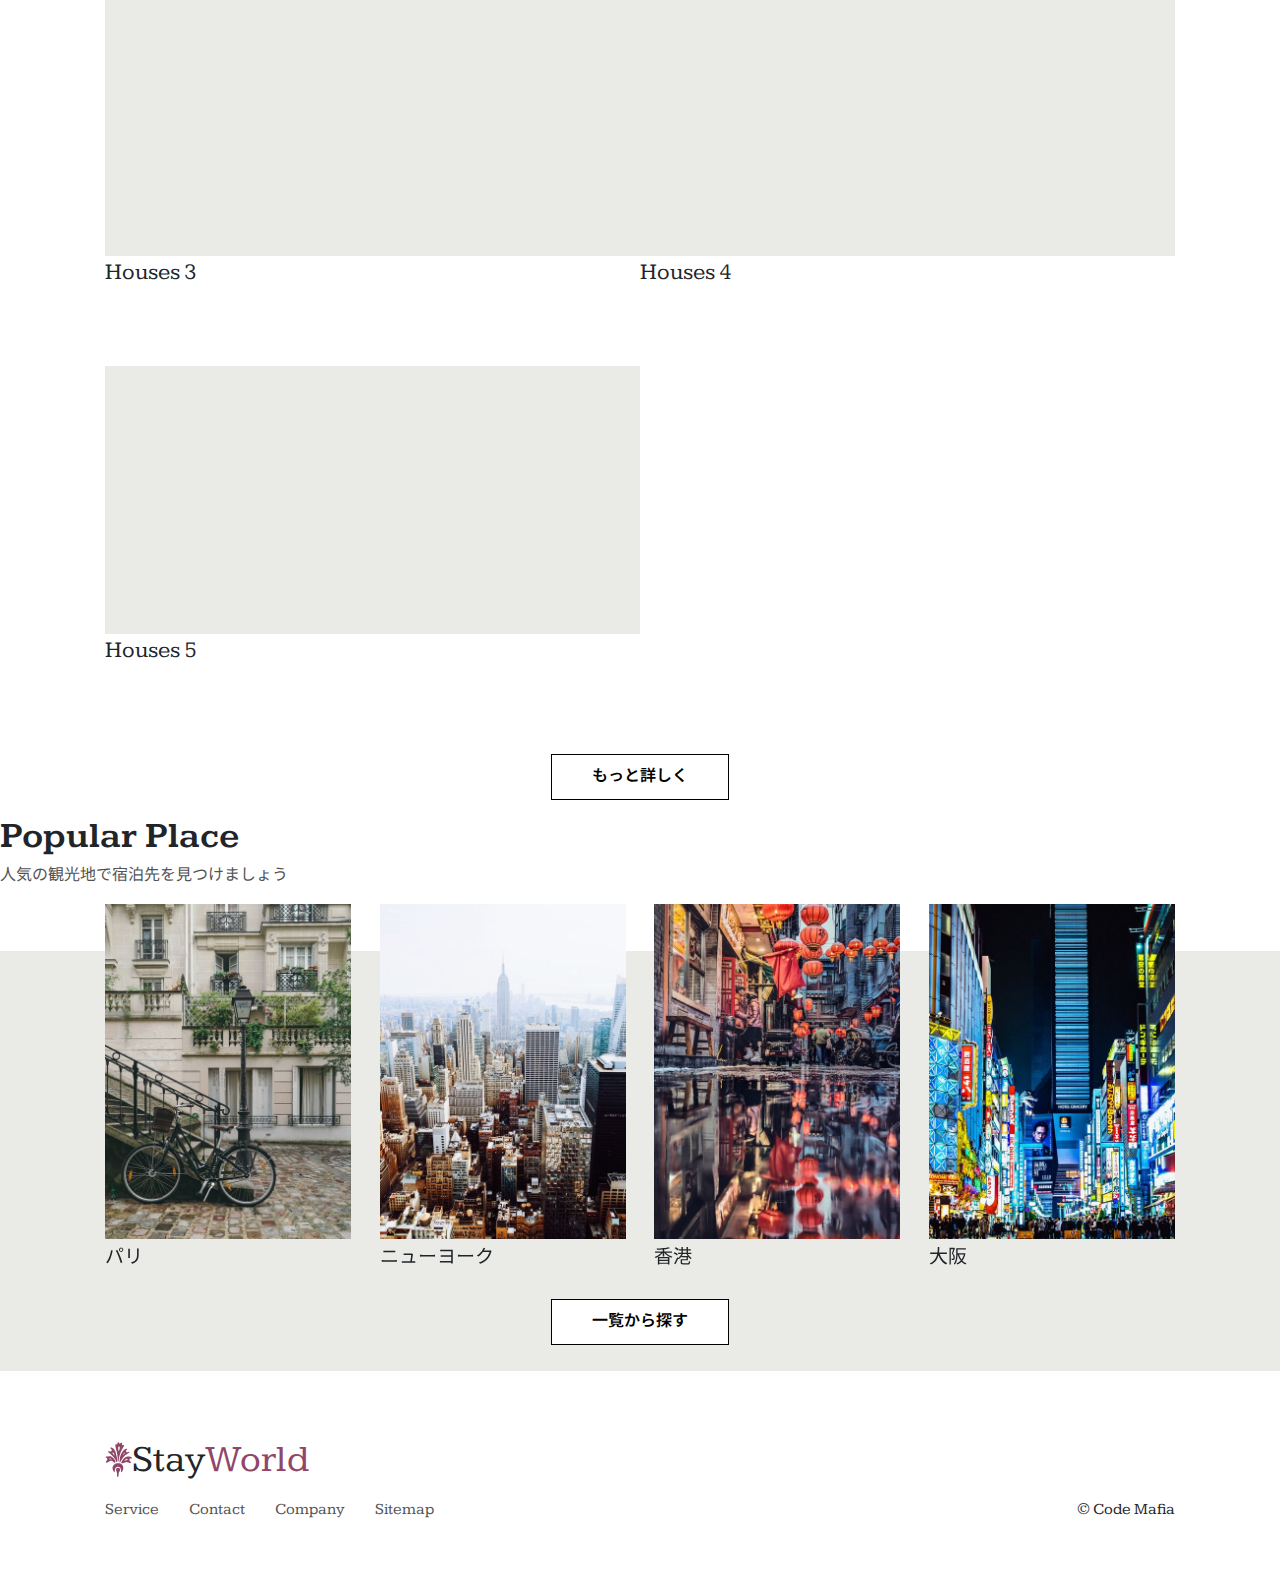
==== commit d5950b2c: "header_part1" ====
--- a/98_サンプルサイト_練習用/index.html
+++ b/98_サンプルサイト_練習用/index.html
@@ -14,6 +14,30 @@
   <body>
     <div id="global-container">
       <div id="container">
+        <div class="mobile-menu__cover"></div>
+        <header class="header">
+          <div class="header__inner">
+            <div class="logo">
+              <img src="images/logo.svg" alt="" class="logo__img">
+              <span class="logo__stay">Stay</span>
+              <span class="logo__world">World</span>
+            </div>
+            <nav class="header__nav">
+              <ul class="header__ul">
+                <li class="header__li"><a href="#">Service</a></li>
+                <li class="header__li"><a href="#">Contact</a></li>
+                <li class="header__li">
+                  <a class="btn filled" href="#">Company</a>
+                </li>
+              </ul>
+            </nav>
+            <button class="mobile-menu__btn">
+                <span></span>
+                <span></span>
+                <span></span>
+            </button>
+          </div>
+      </header>
         <div id="content">
           <div class="hero">
             <div class="swiper-container">
@@ -160,6 +184,28 @@
           </nav>
         </footer>
       </div>
+      <nav class="mobile-menu">
+            <ul class="mobile-menu__main">
+                <li class="mobile-menu__item">
+                    <a class="mobile-menu__link" href="#">
+                        <span class="main-title">Our Service</span>
+                        <span class="sub-title">サービスについて</span>
+                    </a>
+                </li>
+                <li class="mobile-menu__item">
+                    <a class="mobile-menu__link" href="#">
+                        <span class="main-title">About Us</span>
+                        <span class="sub-title">私たちについて</span>
+                    </a>
+                </li>
+                <li class="mobile-menu__item">
+                    <a class="mobile-menu__link" href="#">
+                        <span class="main-title">Contact Us</span>
+                        <span class="sub-title">コンタクト方法</span>
+                    </a>
+                </li>
+            </ul>
+        </nav>
     </div>
     <!-- <div class="tween-animate-title">Animation Title</div> -->
     <!-- <div class="cover-slide hover-darken inview">
--- a/98_サンプルサイト_練習用/styles/style.css
+++ b/98_サンプルサイト_練習用/styles/style.css
@@ -745,6 +745,146 @@
   padding-top: 50%;
 }
 
+.mobile-menu {
+  position: fixed;
+  right: 0;
+  top: 60px;
+  width: 300px;
+}
+
+.mobile-menu__btn {
+  background-color: unset;
+  border: none;
+  outline: none !important;
+  cursor: pointer;
+}
+
+.mobile-menu__btn > span {
+  background-color: black;
+  width: 35px;
+  height: 2px;
+  display: block;
+  margin-bottom: 9px;
+  -webkit-transition: -webkit-transform 0.7s;
+  transition: -webkit-transform 0.7s;
+  transition: transform 0.7s;
+  transition: transform 0.7s, -webkit-transform 0.7s;
+}
+
+.mobile-menu__btn > span:last-child {
+  margin-bottom: 0;
+}
+
+.mobile-menu__cover {
+  position: absolute;
+  top: 0;
+  left: 0;
+  width: 100%;
+  height: 100%;
+  background-color: rgba(0, 0, 0, 0.3);
+  opacity: 0;
+  visibility: hidden;
+  -webkit-transition: opacity 1s;
+  transition: opacity 1s;
+  cursor: pointer;
+}
+
+.mobile-menu__main {
+  padding: 0;
+  -webkit-perspective: 2000px;
+          perspective: 2000px;
+  -webkit-transform-style: preserve-3d;
+          transform-style: preserve-3d;
+}
+
+.mobile-menu__item {
+  list-style: none;
+  display: block;
+  -webkit-transform: translate3d(0, 0, -1000px);
+          transform: translate3d(0, 0, -1000px);
+  padding: 0 40px;
+  -webkit-transition: opacity 0.2s, -webkit-transform 0.3s;
+  transition: opacity 0.2s, -webkit-transform 0.3s;
+  transition: transform 0.3s, opacity 0.2s;
+  transition: transform 0.3s, opacity 0.2s, -webkit-transform 0.3s;
+  opacity: 0;
+}
+
+.mobile-menu__link {
+  display: block;
+  margin-top: 30px;
+  color: black;
+  text-decoration: none;
+}
+
+.menu-open #container {
+  -webkit-transform: translate(-300px, 60px);
+          transform: translate(-300px, 60px);
+  -webkit-box-shadow: 0 8px 40px -10px rgba(0, 0, 0, 0.8);
+          box-shadow: 0 8px 40px -10px rgba(0, 0, 0, 0.8);
+}
+
+.menu-open .mobile-menu__cover {
+  opacity: 1;
+  visibility: visible;
+}
+
+.menu-open .mobile-menu__item {
+  -webkit-transform: none;
+          transform: none;
+  opacity: 1;
+}
+
+.menu-open .mobile-menu__item:nth-child(1) {
+  -webkit-transition-delay: 0.07s;
+          transition-delay: 0.07s;
+}
+
+.menu-open .mobile-menu__item:nth-child(2) {
+  -webkit-transition-delay: 0.14s;
+          transition-delay: 0.14s;
+}
+
+.menu-open .mobile-menu__item:nth-child(3) {
+  -webkit-transition-delay: 0.21s;
+          transition-delay: 0.21s;
+}
+
+.menu-open .mobile-menu__item:nth-child(4) {
+  -webkit-transition-delay: 0.28s;
+          transition-delay: 0.28s;
+}
+
+.menu-open .mobile-menu__item:nth-child(5) {
+  -webkit-transition-delay: 0.35s;
+          transition-delay: 0.35s;
+}
+
+.menu-open .mobile-menu__btn > span {
+  background-color: black;
+}
+
+.menu-open .mobile-menu__btn > span:nth-child(1) {
+  -webkit-transition-delay: 70ms;
+          transition-delay: 70ms;
+  -webkit-transform: translateY(11px) rotate(135deg);
+          transform: translateY(11px) rotate(135deg);
+}
+
+.menu-open .mobile-menu__btn > span:nth-child(2) {
+  -webkit-transition-delay: 0s;
+          transition-delay: 0s;
+  -webkit-transform: translateX(-18px) scaleX(0);
+          transform: translateX(-18px) scaleX(0);
+}
+
+.menu-open .mobile-menu__btn > span:nth-child(3) {
+  -webkit-transition-delay: 140ms;
+          transition-delay: 140ms;
+  -webkit-transform: translateY(-11px) rotate(-135deg);
+          transform: translateY(-11px) rotate(-135deg);
+}
+
 /******************************************************************
 
 Stylesheet: ベーススタイル
@@ -791,7 +931,7 @@
   padding-bottom: 80px !important;
 }
 
-.content-width, .travel, .houses, .popular__header, .popular__container, .footer {
+.content-width, .header__inner, .travel, .houses, .popular__header, .popular__container, .footer {
   width: 90%;
   margin: 0 auto;
   max-width: 1070px;
@@ -818,6 +958,72 @@
 
 .purple {
   color: #904669;
+}
+
+#content {
+  padding-top: 100px;
+}
+
+.header {
+  position: fixed;
+  top: 0;
+  left: 0;
+  width: 100%;
+  height: 100px;
+  background-color: transparent;
+  height: 100px;
+  display: -webkit-box;
+  display: -ms-flexbox;
+  display: flex;
+  -webkit-box-align: center;
+      -ms-flex-align: center;
+          align-items: center;
+  z-index: 100;
+}
+
+.header__nav {
+  display: none;
+}
+
+.header__ul {
+  display: -webkit-box;
+  display: -ms-flexbox;
+  display: flex;
+  -webkit-box-align: center;
+      -ms-flex-align: center;
+          align-items: center;
+  padding: 0;
+  margin: 0;
+  list-style: none;
+}
+
+.header__li {
+  margin-left: 20px;
+}
+
+.header__li > a {
+  color: black;
+  text-decoration: none !important;
+  text-transform: uppercase;
+}
+
+.header .logo {
+  font-size: 38px;
+  -webkit-box-pack: center;
+      -ms-flex-pack: center;
+          justify-content: center;
+}
+
+.header__inner {
+  display: -webkit-box;
+  display: -ms-flexbox;
+  display: flex;
+  -webkit-box-pack: justify;
+      -ms-flex-pack: justify;
+          justify-content: space-between;
+  -webkit-box-align: center;
+      -ms-flex-align: center;
+          align-items: center;
 }
 
 .travel__inner {
@@ -1077,6 +1283,17 @@
   .travel__title::before {
     display: block;
   }
+  .footer__li {
+    -webkit-box-pack: start;
+        -ms-flex-pack: start;
+            justify-content: flex-start;
+  }
+  .header__nav {
+    display: block;
+  }
+  .mobile-menu__btn {
+    display: none;
+  }
 }
 
 @media (min-width: 1280px) {
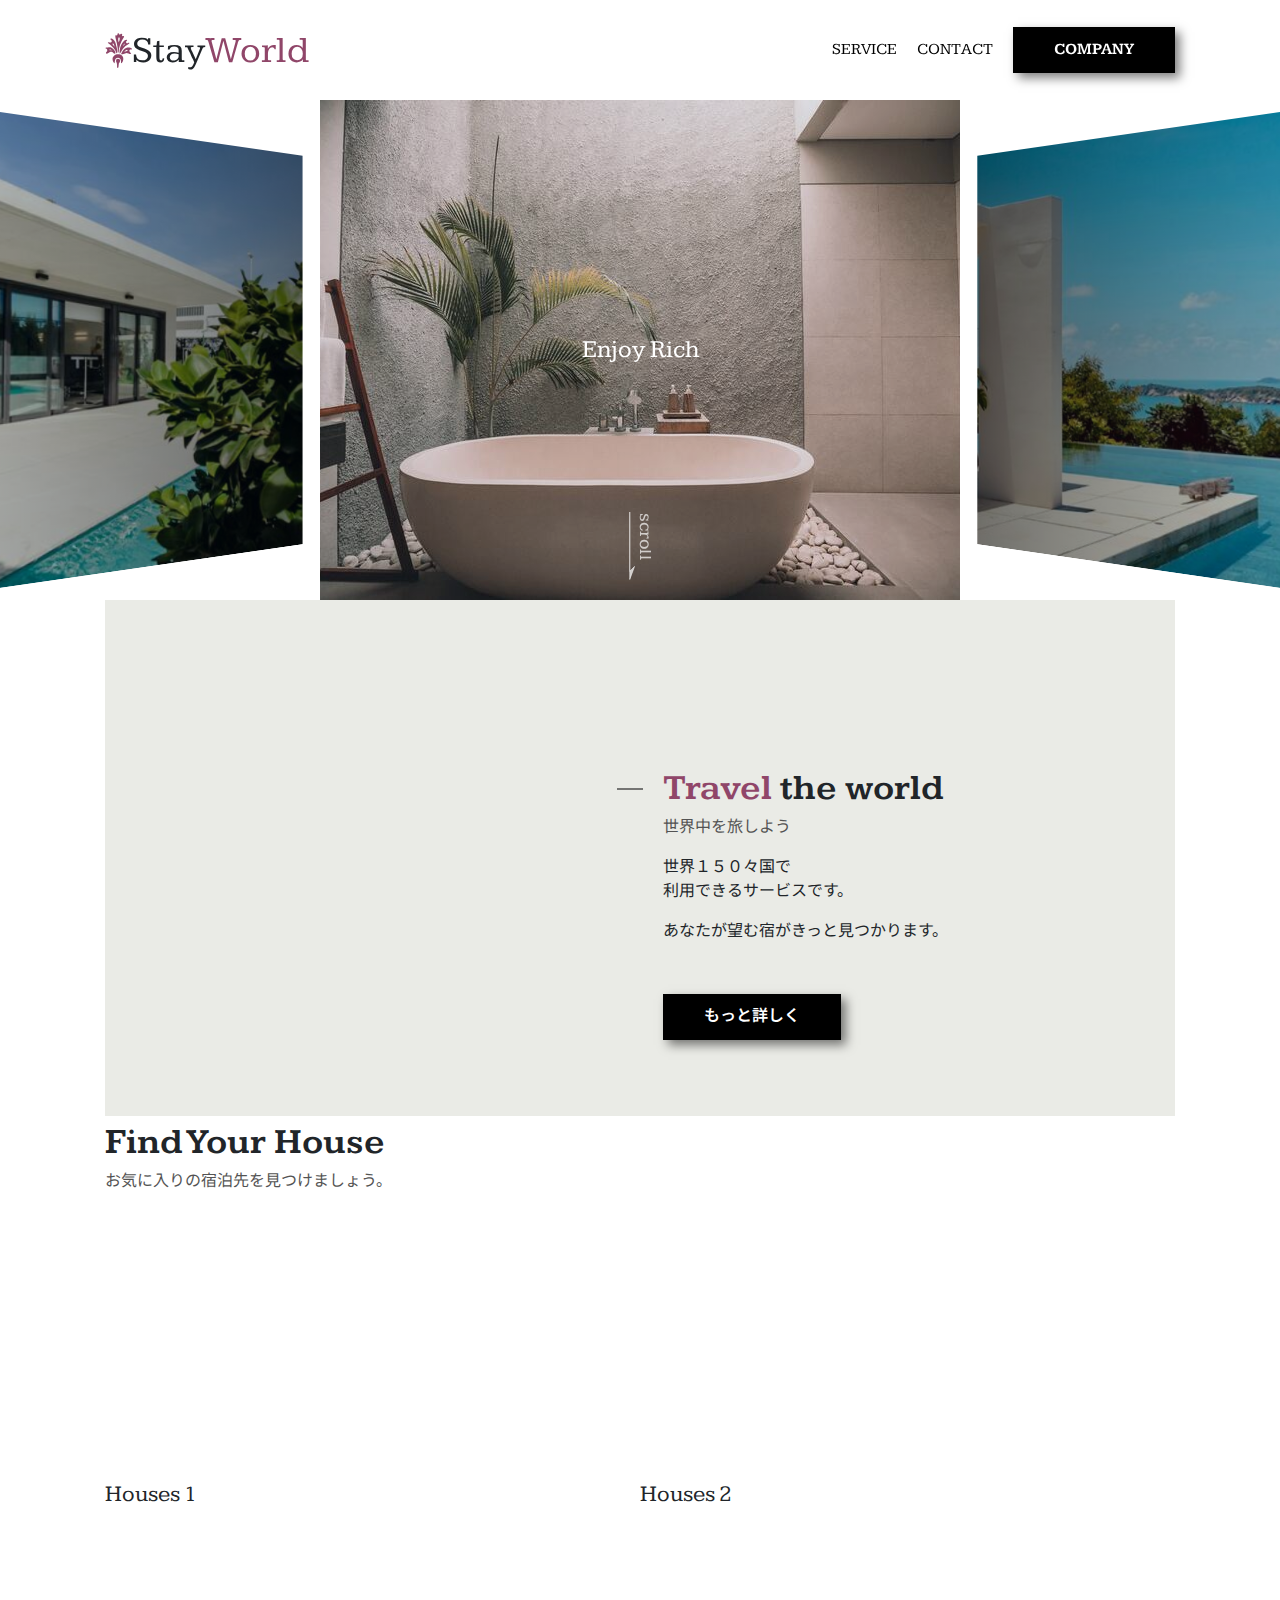
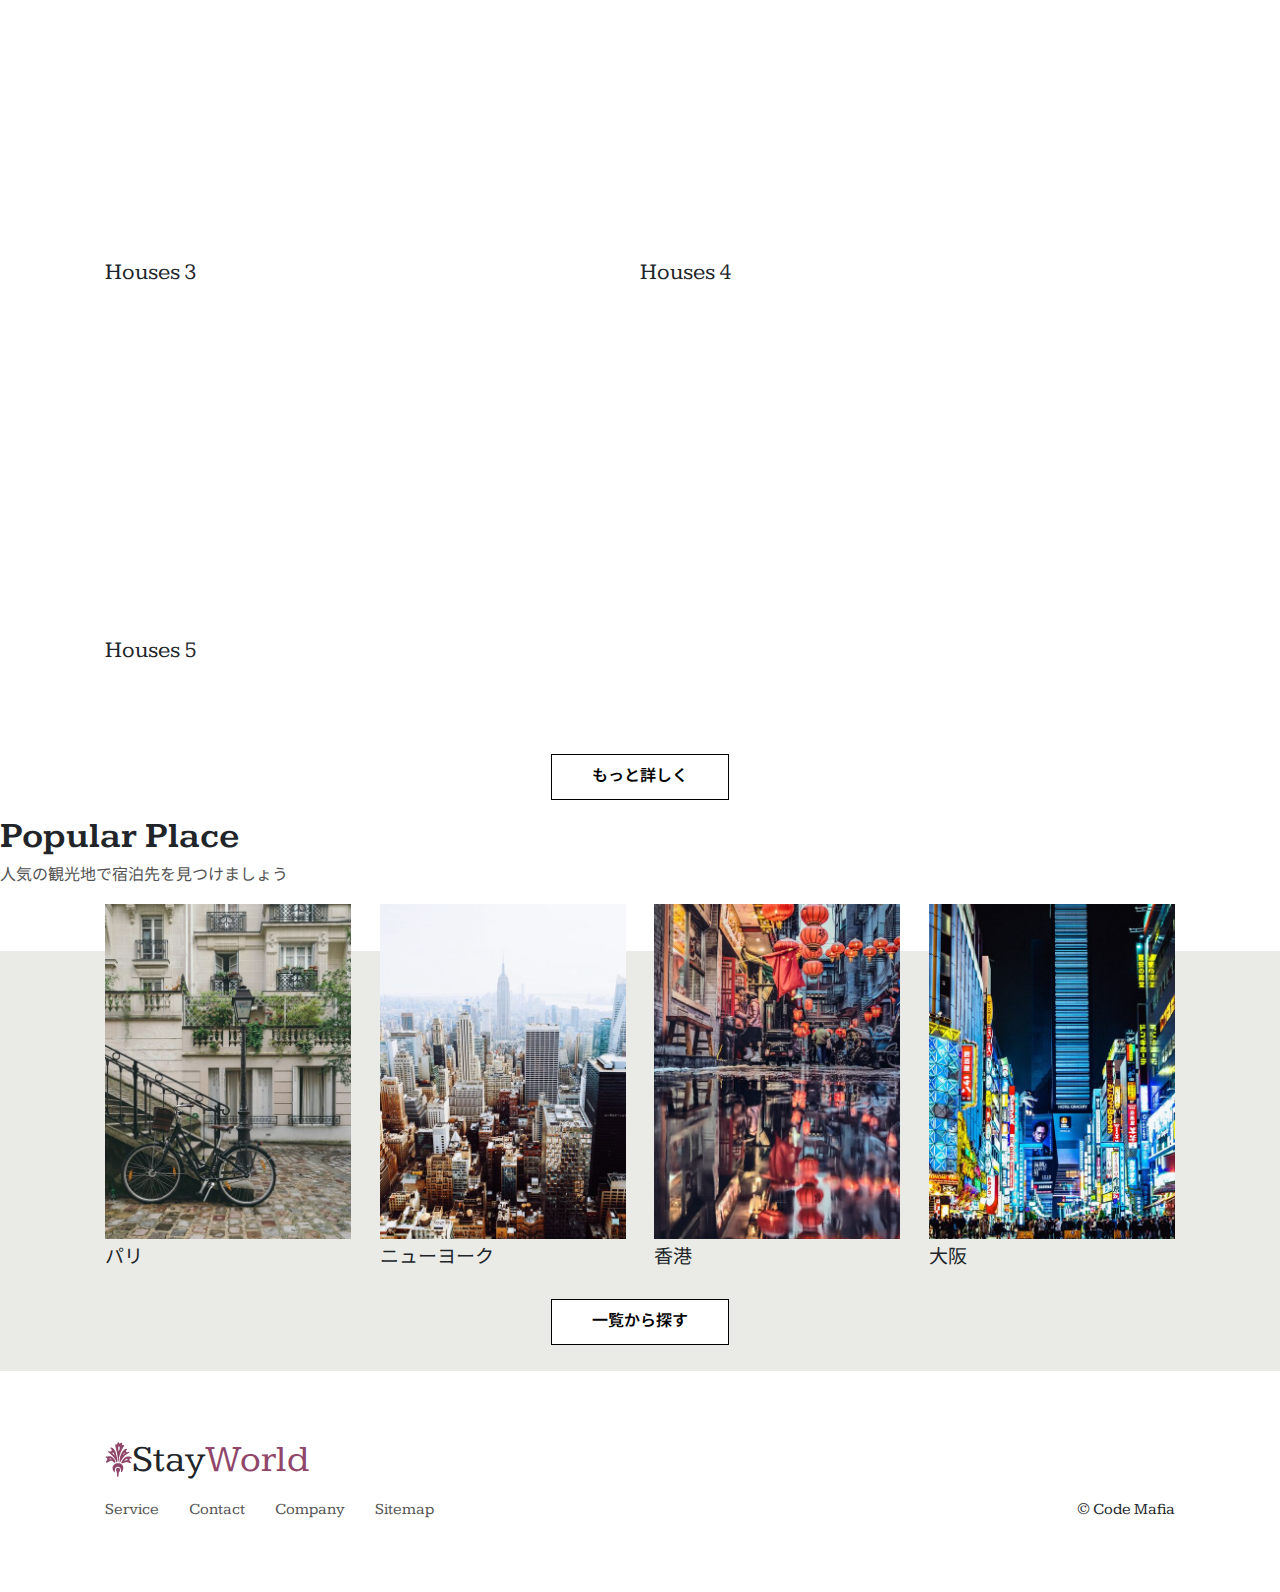
==== commit 63b2010a: "header_part2" ====
--- a/98_サンプルサイト_練習用/index.html
+++ b/98_サンプルサイト_練習用/index.html
@@ -15,6 +15,7 @@
     <div id="global-container">
       <div id="container">
         <div class="mobile-menu__cover"></div>
+        <div class="nav-trigger"></div>
         <header class="header">
           <div class="header__inner">
             <div class="logo">
@@ -185,6 +186,11 @@
         </footer>
       </div>
       <nav class="mobile-menu">
+        <div class="logo">
+          <img src="images/logo.svg" alt="" class="logo__img">
+          <span class="logo__stay">Stay</span>
+          <span class="logo__world">World</span>
+        </div>
             <ul class="mobile-menu__main">
                 <li class="mobile-menu__item">
                     <a class="mobile-menu__link" href="#">
@@ -229,6 +235,7 @@
     <script src="scripts/libs/scroll.js"></script>
     <script src="scripts/libs/text-animation.js"></script>
     <script src="scripts/libs/hero-slider.js"></script>
+    <script src="scripts/libs/mobile-menu.js"></script>
     <script src="scripts/main.js"></script>
   </body>
 </html>
--- a/98_サンプルサイト_練習用/styles/style.css
+++ b/98_サンプルサイト_練習用/styles/style.css
@@ -752,6 +752,11 @@
   width: 300px;
 }
 
+.mobile-menu .logo {
+  padding: 0 40px;
+  font-size: 38px;
+}
+
 .mobile-menu__btn {
   background-color: unset;
   border: none;
@@ -787,6 +792,7 @@
   -webkit-transition: opacity 1s;
   transition: opacity 1s;
   cursor: pointer;
+  z-index: 200;
 }
 
 .mobile-menu__main {
@@ -814,7 +820,7 @@
   display: block;
   margin-top: 30px;
   color: black;
-  text-decoration: none;
+  text-decoration: none !important;
 }
 
 .menu-open #container {
@@ -940,6 +946,7 @@
 .main-title {
   font-weight: 600;
   margin-bottom: 0;
+  display: block;
 }
 
 .sub-title {
@@ -962,6 +969,16 @@
 
 #content {
   padding-top: 100px;
+}
+
+#container {
+  background-color: white;
+  position: relative;
+  z-index: 10;
+  -webkit-transition: -webkit-transform 0.5s, -webkit-box-shadow 0.5s;
+  transition: -webkit-transform 0.5s, -webkit-box-shadow 0.5s;
+  transition: transform 0.5s, box-shadow 0.5s;
+  transition: transform 0.5s, box-shadow 0.5s, -webkit-transform 0.5s, -webkit-box-shadow 0.5s;
 }
 
 .header {
@@ -979,6 +996,12 @@
       -ms-flex-align: center;
           align-items: center;
   z-index: 100;
+}
+
+.header.triggered {
+  background-color: rgba(255, 255, 255, 0.9);
+  -webkit-box-shadow: 10px 0 25px -10px rgba(0, 0, 0, 0.5);
+          box-shadow: 10px 0 25px -10px rgba(0, 0, 0, 0.5);
 }
 
 .header__nav {
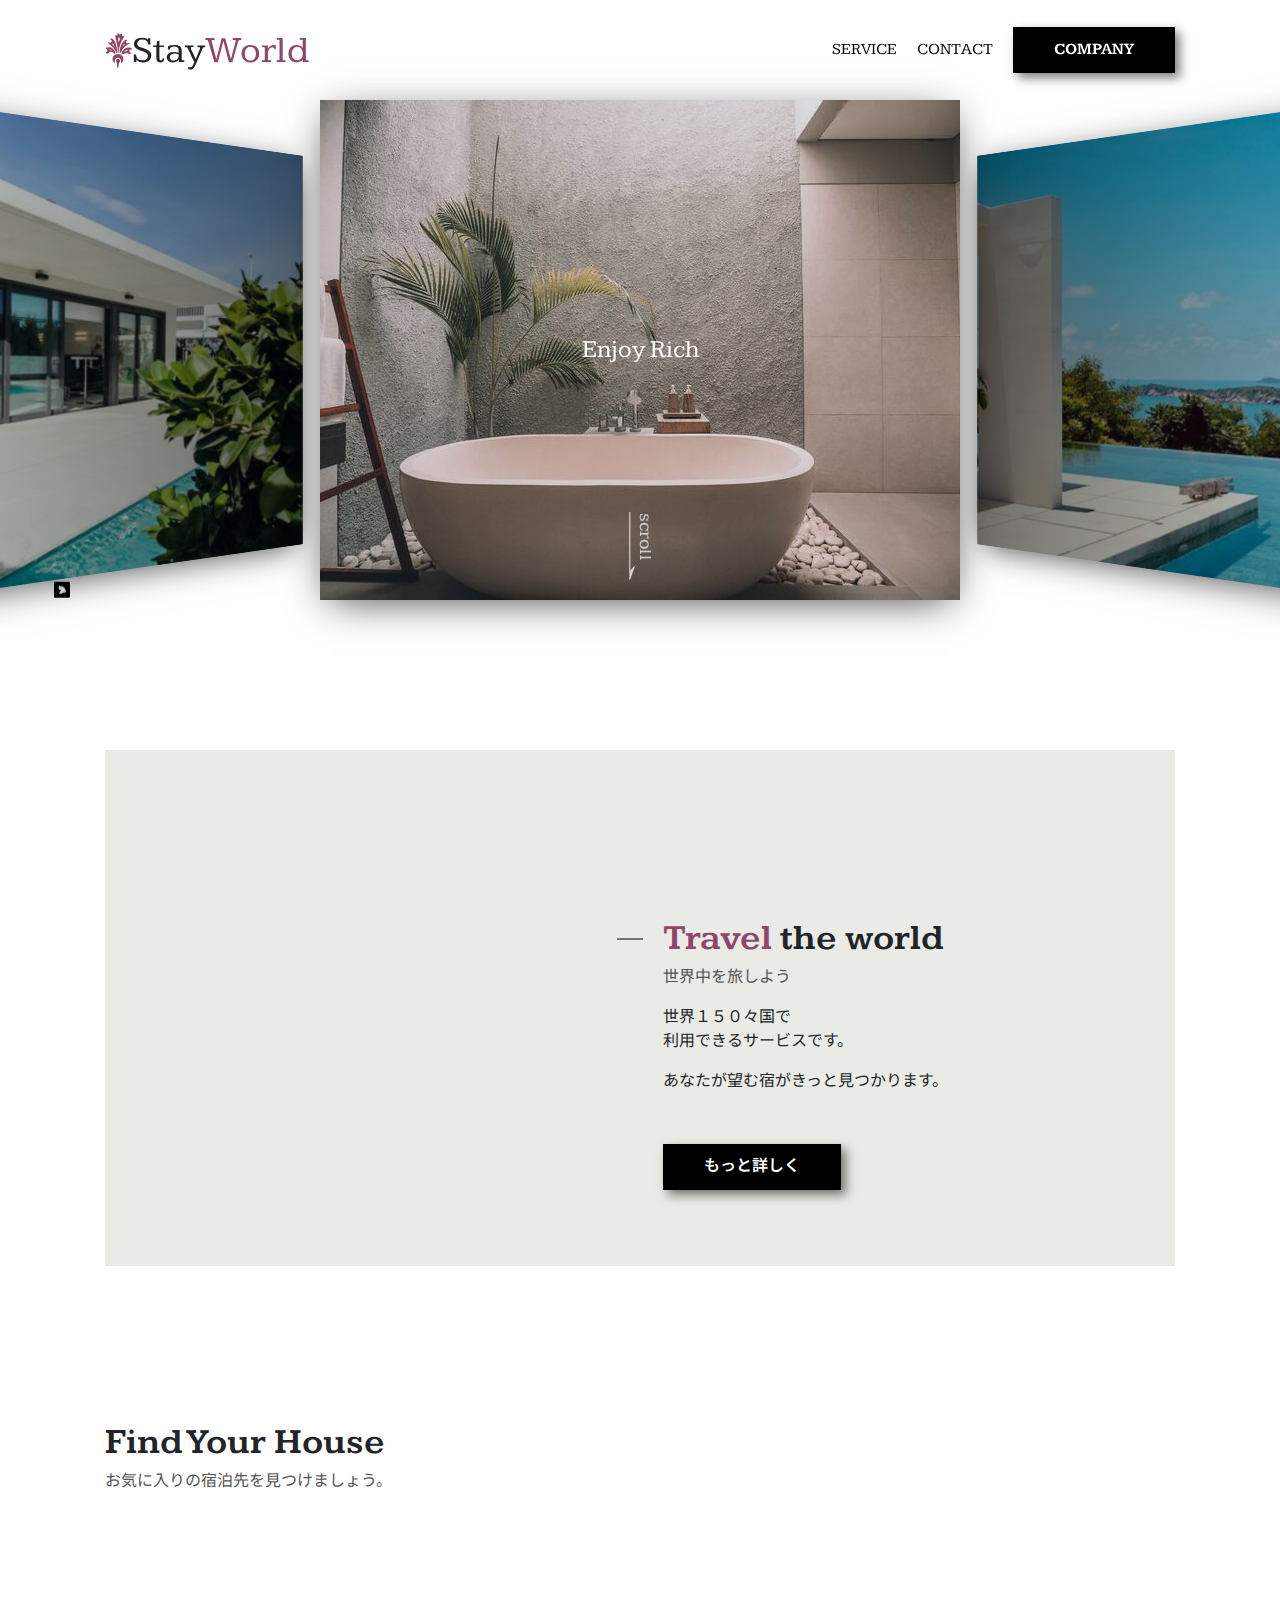
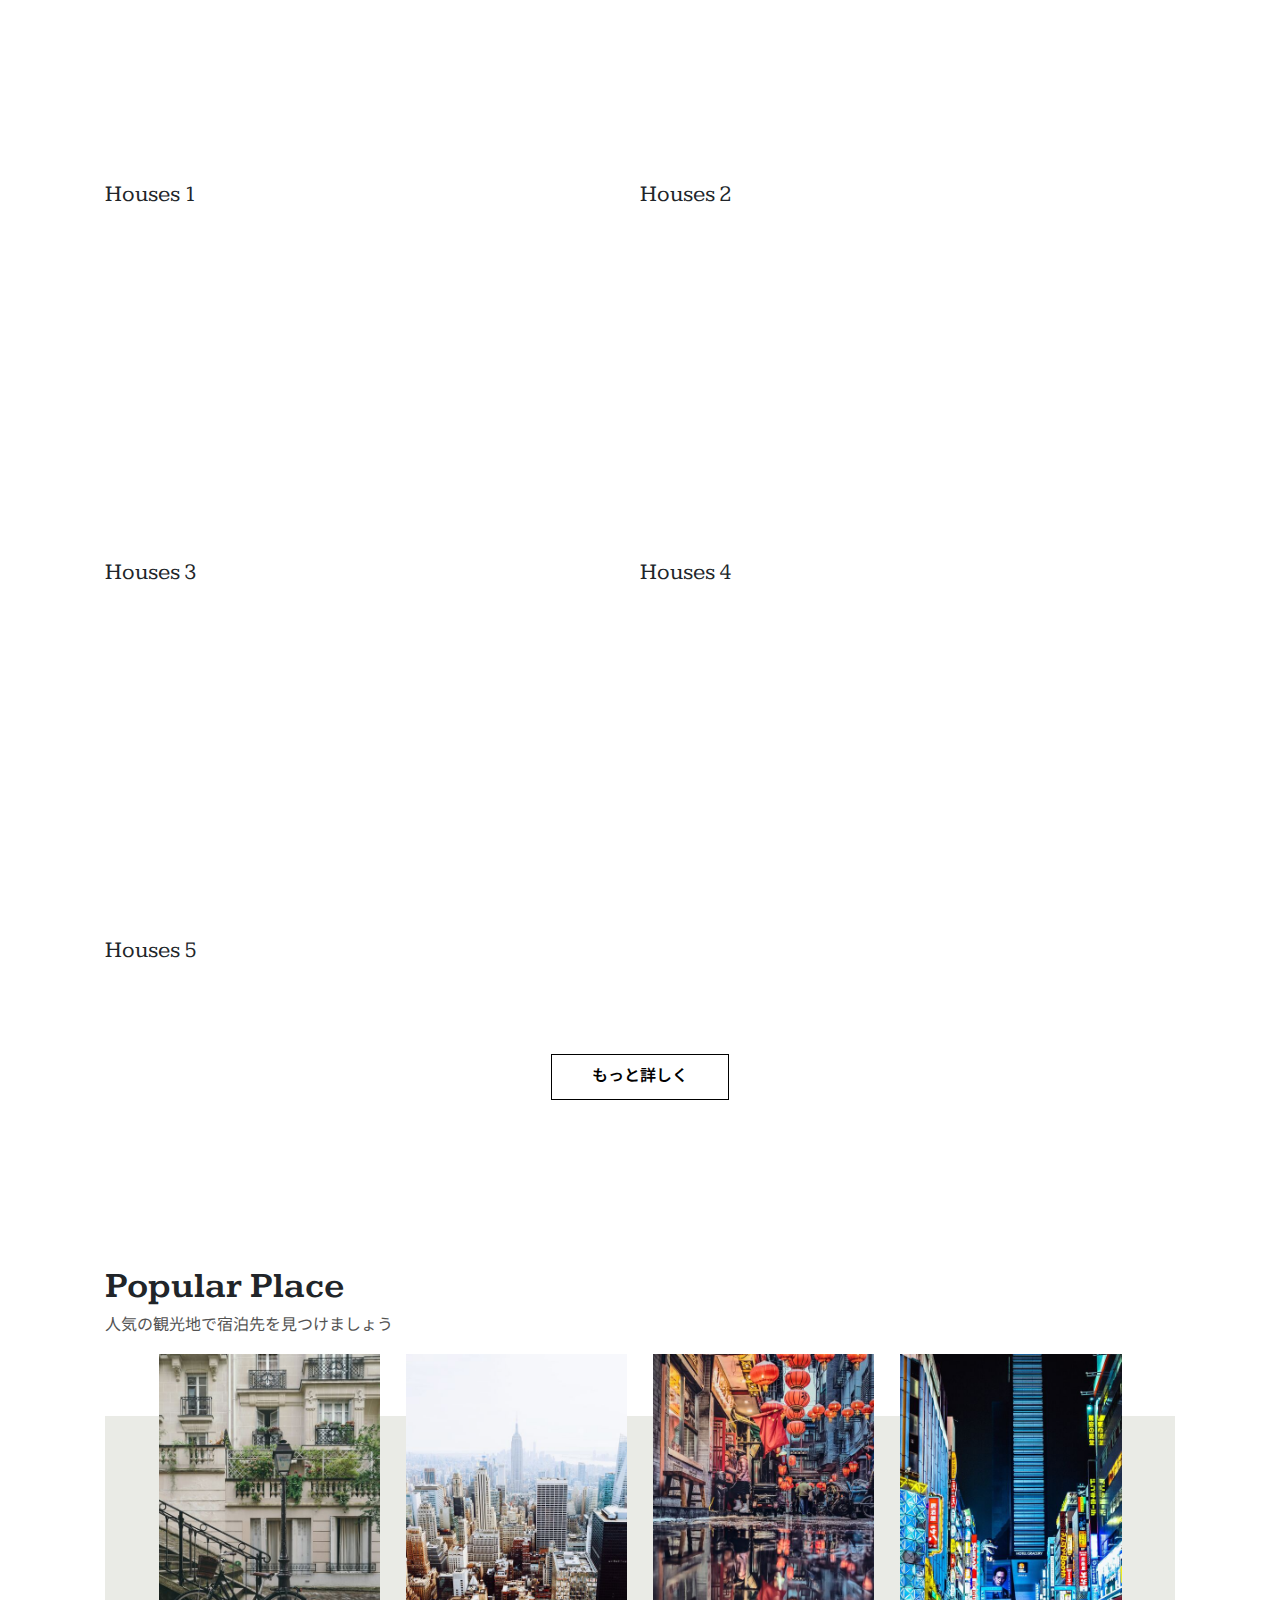
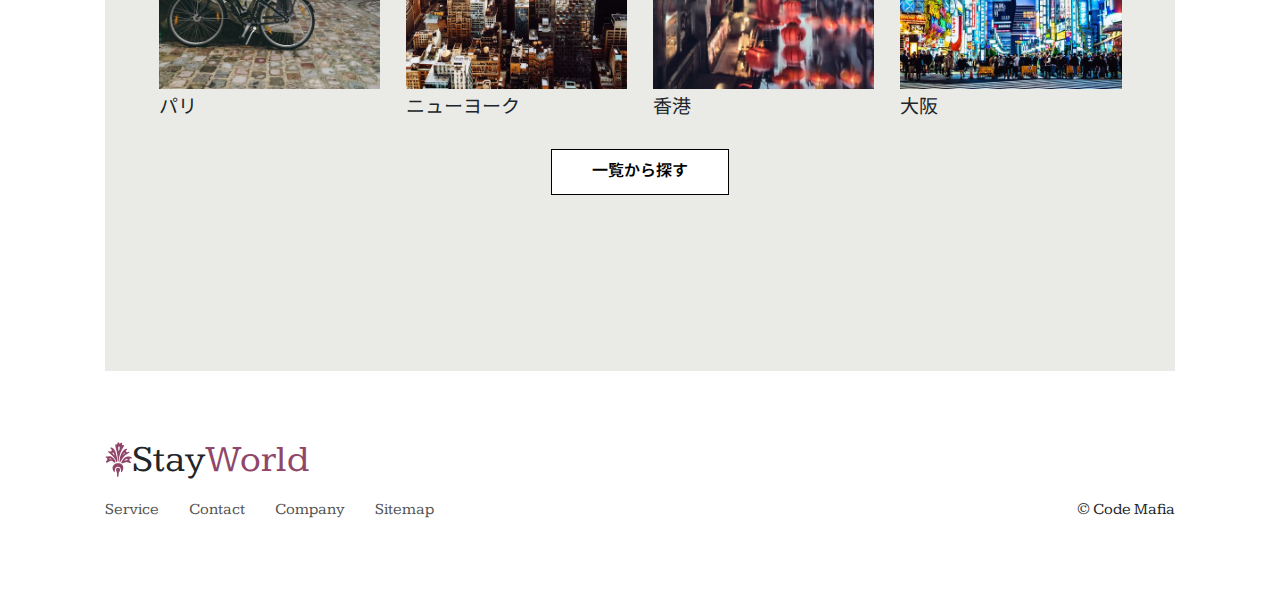
==== commit 28521306: "sample_part10" ====
--- a/98_サンプルサイト_練習用/index.html
+++ b/98_サンプルサイト_練習用/index.html
@@ -63,6 +63,12 @@
             </div>
           </div>
           <div id="main-content">
+            <aside class="side left">
+              <div class="side__inner">
+                <a class="twitter icon" href="#">Twitter</a>
+                <a class="fb icon" href="#">Facebook</a>
+              </div>
+            </aside>
             <main>
               <section class="travel">
                 <div class="travel__inner">
@@ -164,6 +170,11 @@
                 </div>
               </section>
             </main>
+            <aside class="side right">
+              <div class="side__inner">
+                <span>&copy;Code Mafia</span>
+              </div>
+            </aside>
           </div>
         </div>
         <footer class="footer">
--- a/98_サンプルサイト_練習用/styles/style.css
+++ b/98_サンプルサイト_練習用/styles/style.css
@@ -242,6 +242,7 @@
 
 .hero {
   overflow: hidden;
+  padding-top: 100px;
 }
 
 .hero__title {
@@ -925,7 +926,7 @@
   margin-bottom: 16px !important;
 }
 
-.mb-lg {
+.mb-lg, .travel, .houses, .popular__btn {
   margin-bottom: 80px !important;
 }
 
@@ -933,11 +934,11 @@
   padding-bottom: 16px !important;
 }
 
-.pb-lg {
+.pb-lg, .hero {
   padding-bottom: 80px !important;
 }
 
-.content-width, .header__inner, .travel, .houses, .popular__header, .popular__container, .footer {
+.content-width, .header__inner, .travel, .houses, .popular, .popular__header, .popular__container, .footer {
   width: 90%;
   margin: 0 auto;
   max-width: 1070px;
@@ -967,8 +968,14 @@
   color: #904669;
 }
 
-#content {
-  padding-top: 100px;
+#main-content {
+  position: relative;
+  z-index: 0;
+}
+
+main {
+  position: relative;
+  z-index: -1;
 }
 
 #container {
@@ -1204,6 +1211,72 @@
           justify-content: center;
 }
 
+.side {
+  display: none;
+  position: fixed;
+  top: 70%;
+  -webkit-transform: translateY(-50%);
+          transform: translateY(-50%);
+  color: black;
+}
+
+.side a,
+.side span {
+  color: black;
+  text-decoration: none !important;
+  margin: 0 40px;
+  vertical-align: middle;
+}
+
+.side.left {
+  left: 50px;
+}
+
+.side.left .side__inner {
+  -webkit-transform-origin: top left;
+          transform-origin: top left;
+  -webkit-transform: rotate(-90deg);
+          transform: rotate(-90deg);
+}
+
+.side.right {
+  right: 50px;
+}
+
+.side.right .side__inner {
+  -webkit-transform-origin: top right;
+          transform-origin: top right;
+  -webkit-transform: rotate(90deg);
+          transform: rotate(90deg);
+}
+
+.icon {
+  position: relative;
+}
+
+.icon::before {
+  display: block;
+  content: "";
+  position: absolute;
+  top: 50%;
+  left: -20px;
+  width: 1em;
+  height: 1em;
+  -webkit-transform: translateY(-50%);
+          transform: translateY(-50%);
+  background-position: center;
+  background-repeat: no-repeat;
+  background-size: contain;
+}
+
+.icon.twitter::before {
+  background-image: url(../images/twitter.svg);
+}
+
+.icon.fb::before {
+  background-image: url(../images/facebook.svg);
+}
+
 @media (min-width: 480px) {
   /******************************************************************
 
@@ -1284,10 +1357,10 @@
   .font-lg, .main-title {
     font-size: 36px;
   }
-  .mb-lg {
+  .mb-lg, .travel, .houses, .popular__btn {
     margin-bottom: 150px !important;
   }
-  .pb-lg {
+  .pb-lg, .hero {
     padding-bottom: 150px !important;
   }
   .popular__item {
@@ -1317,6 +1390,10 @@
   .mobile-menu__btn {
     display: none;
   }
+  .swiper-slide {
+    -webkit-box-shadow: 0 8px 40px -10px rgba(0, 0, 0, 0.8);
+            box-shadow: 0 8px 40px -10px rgba(0, 0, 0, 0.8);
+  }
 }
 
 @media (min-width: 1280px) {
@@ -1331,6 +1408,9 @@
   .popular__item {
     -ms-flex-preferred-size: 23%;
         flex-basis: 23%;
+  }
+  .side {
+    display: block;
   }
 }
 
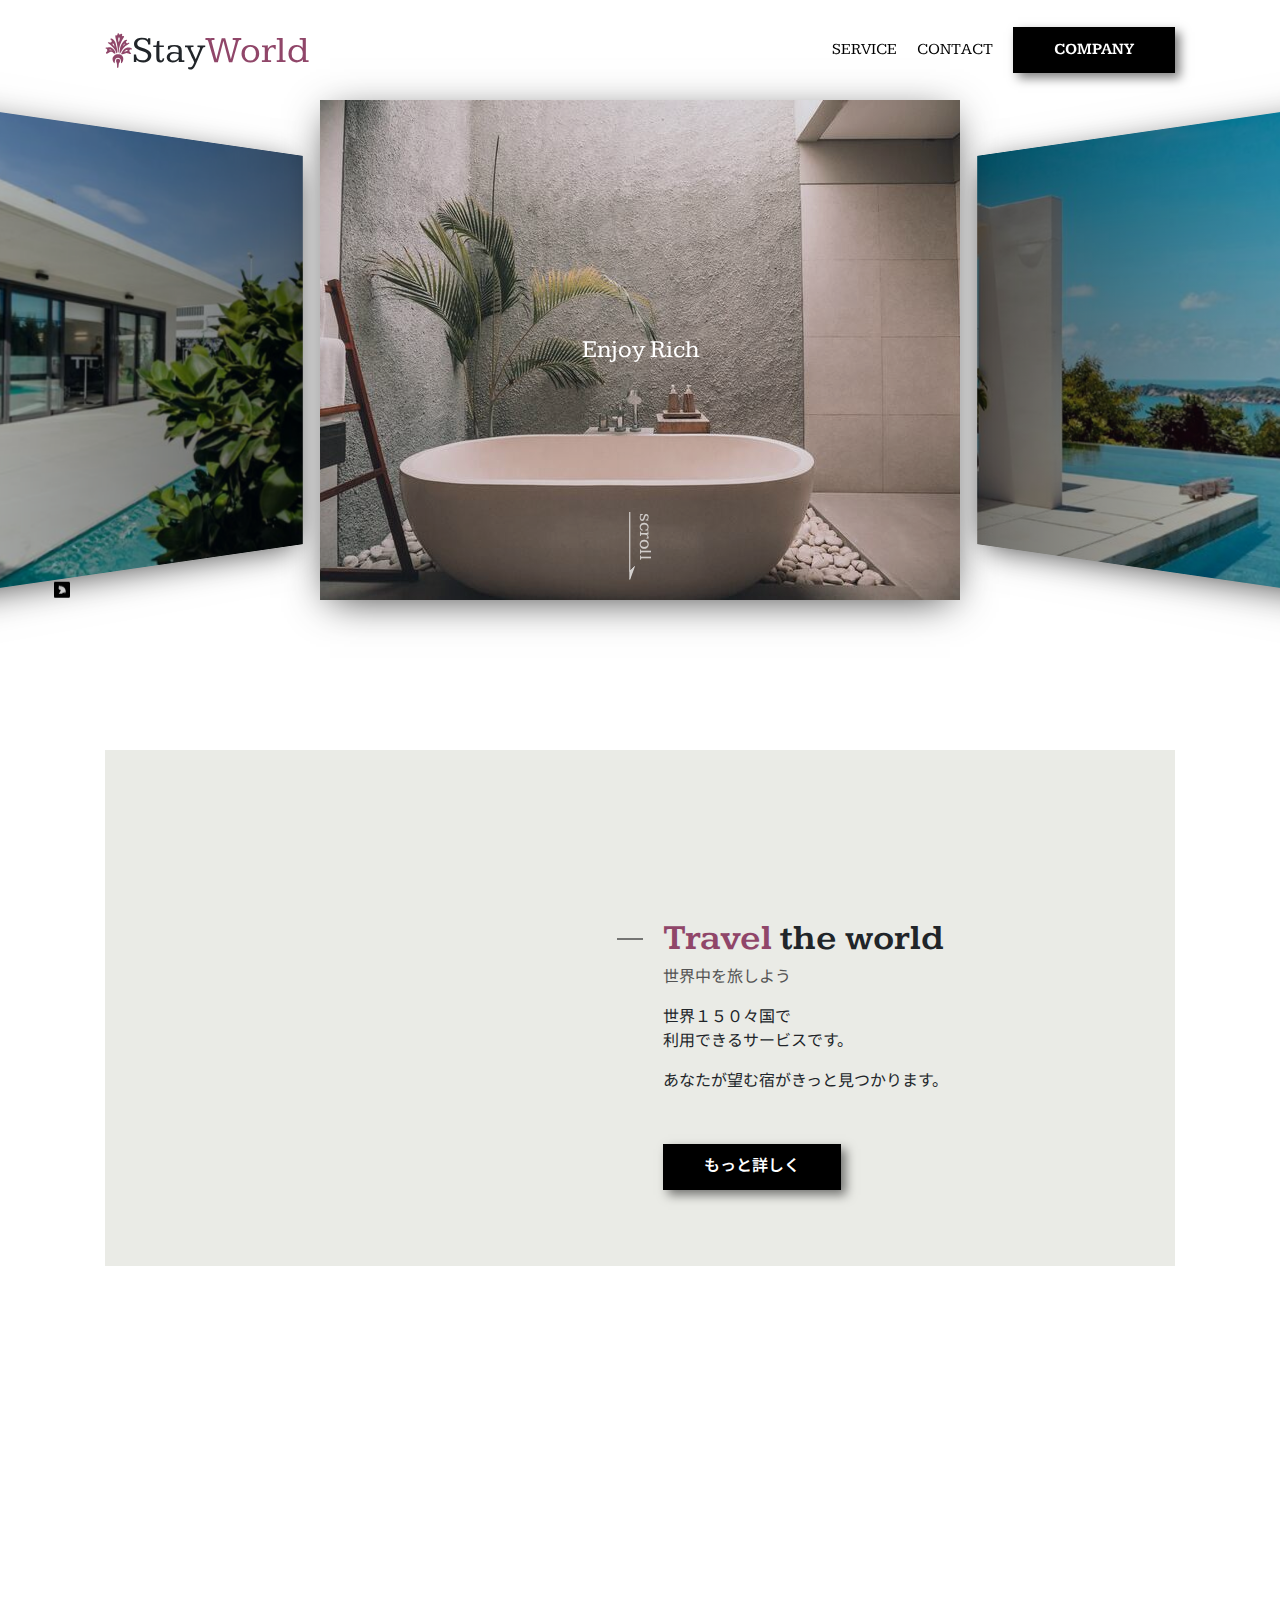
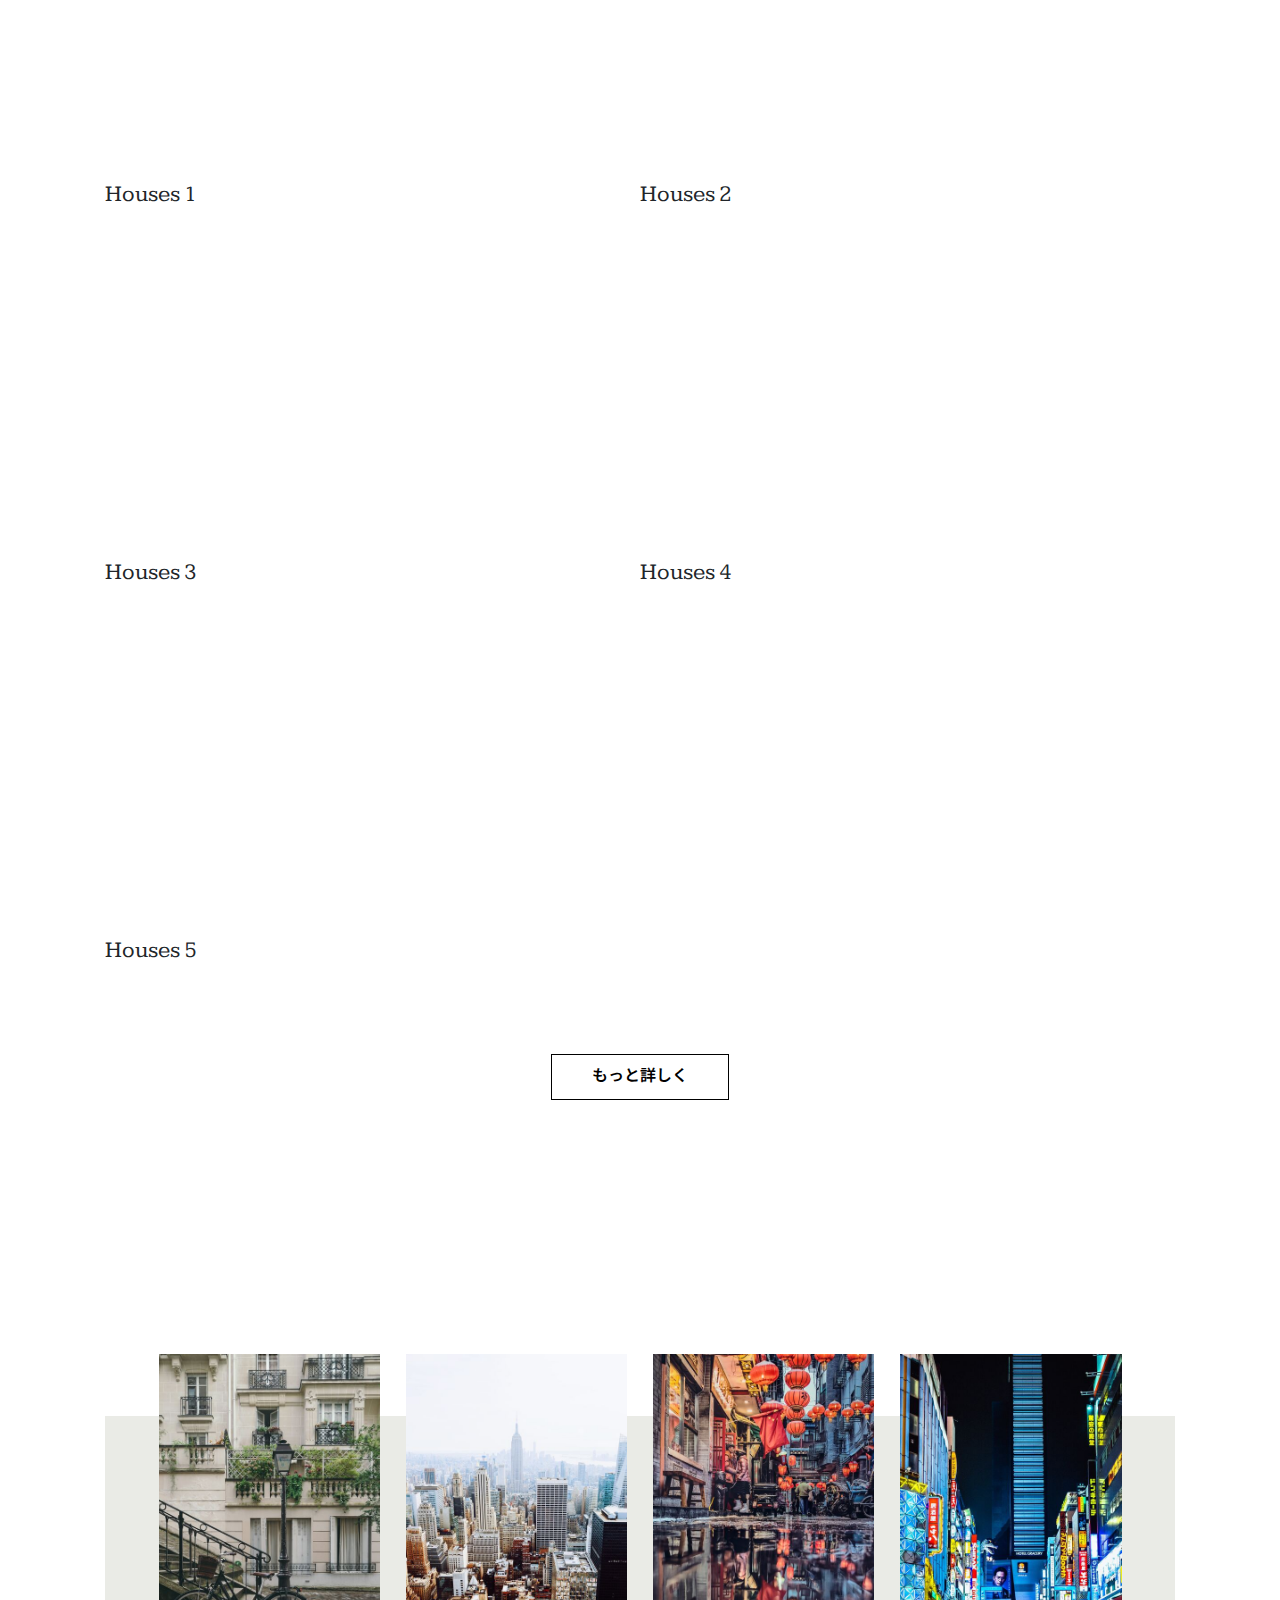
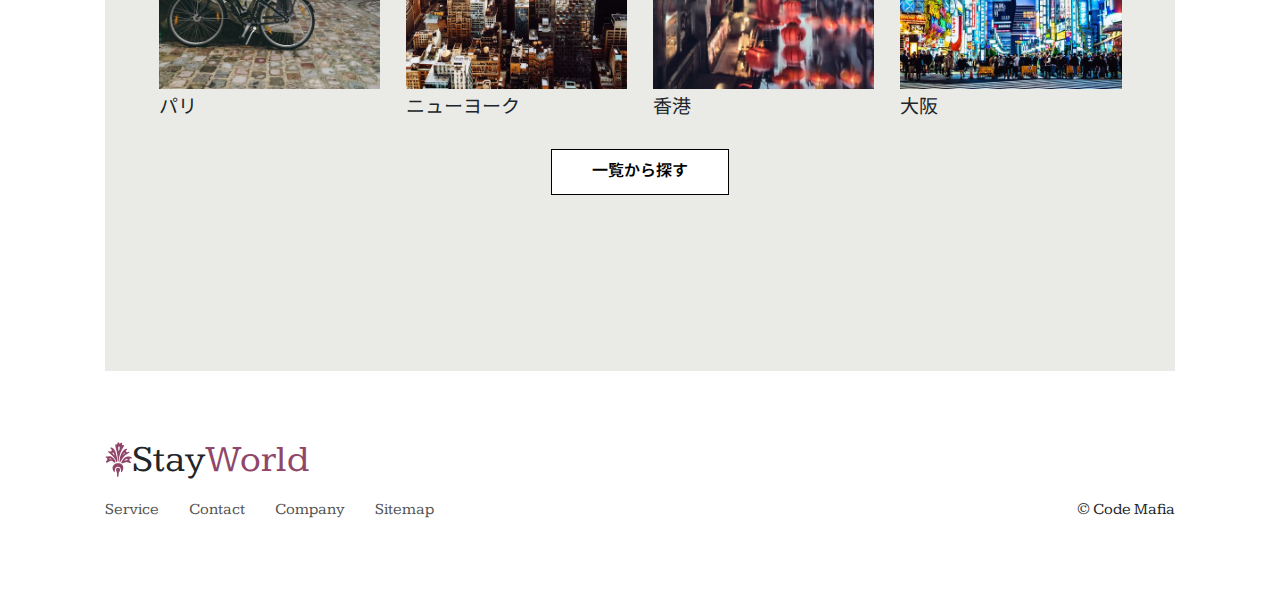
==== commit 4d2c9dca: "sample_part11" ====
--- a/98_サンプルサイト_練習用/index.html
+++ b/98_サンプルサイト_練習用/index.html
@@ -5,6 +5,8 @@
     <meta name="viewport" content="width=device-width, initial-scale=1.0" />
     <meta http-equiv="X-UA-Compatible" content="ie=edge" />
     <title>Document</title>
+    <link rel="stylesheet" href="styles/loader.css">
+    <script src="scripts/vendors/pace.js"></script>
     <link rel="preconnect" href="https://fonts.gstatic.com">
     <link href="https://fonts.googleapis.com/css2?family=Kameron:wght@400;700&family=Noto+Sans+JP&display=swap" rel="stylesheet">
     <link rel="stylesheet" href="styles/vendors/bootstrap-reboot.css" />
@@ -95,8 +97,8 @@
               </section>
               <section class="houses">
                 <div>
-                  <h2 class="main-title">Find Your House</h2>
-                  <p class="sub-title">お気に入りの宿泊先を見つけましょう。</p>
+                  <h2 class="main-title tween-animate-title">Find Your House</h2>
+                  <p class="sub-title tween-animate-title">お気に入りの宿泊先を見つけましょう。</p>
                 </div>
                 <div class="houses__inner">
                   <div class="houses__item">
@@ -142,8 +144,8 @@
               </section>
               <section class="popular">
                 <div class="poular__header">
-                  <h2 class="main-title">Popular Place</h2>
-                  <p class="sub-title">人気の観光地で宿泊先を見つけましょう</p>
+                  <h2 class="main-title tween-animate-title">Popular Place</h2>
+                  <p class="sub-title tween-animate-title">人気の観光地で宿泊先を見つけましょう</p>
                 </div>
                 <div class="popular__inner">
                   <div class="popular__container">
--- a/98_サンプルサイト_練習用/styles/loader.css
+++ b/98_サンプルサイト_練習用/styles/loader.css
@@ -0,0 +1,92 @@
+#global-container {
+  -webkit-transition: opacity 1s;
+  transition: opacity 1s;
+}
+
+.pace-running #global-container {
+  opacity: 0;
+  visibility: hidden;
+}
+
+.pace {
+  z-index: 2000;
+  position: fixed;
+  margin: auto;
+  top: 0;
+  left: 0;
+  right: 0;
+  bottom: 0;
+  width: 100px;
+  height: 100px;
+}
+
+.pace .pace-progress {
+  -webkit-transform: none !important;
+          transform: none !important;
+  text-align: center;
+}
+
+.pace .pace-progress::after {
+  content: attr(data-progress-text);
+  display: block;
+  font-weight: 100;
+  font-size: 2em;
+  font-family: 'Helvetica Neue', 'Yu Gothic', 'Meiryo', sans-serif;
+  color: #535353;
+}
+
+.pace.pace-inactive {
+  display: none;
+}
+
+.pace-progress-inner {
+  width: 40px;
+  height: 40px;
+  background-color: #904669;
+  margin: 0 auto;
+  -webkit-animation-name: sk-rotateplane;
+          animation-name: sk-rotateplane;
+  -webkit-animation-duration: 1.2s;
+          animation-duration: 1.2s;
+  -webkit-animation-timing-function: ease-in-out;
+          animation-timing-function: ease-in-out;
+  -webkit-animation-delay: 0s;
+          animation-delay: 0s;
+  -webkit-animation-iteration-count: infinite;
+          animation-iteration-count: infinite;
+  -webkit-animation-direction: normal;
+          animation-direction: normal;
+  -webkit-animation-fill-mode: forwards;
+          animation-fill-mode: forwards;
+}
+
+@-webkit-keyframes sk-rotateplane {
+  0% {
+    -webkit-transform: perspective(120px) rotateX(0deg) rotateY(0deg);
+            transform: perspective(120px) rotateX(0deg) rotateY(0deg);
+  }
+  50% {
+    -webkit-transform: perspective(120px) rotateX(-180deg) rotateY(0deg);
+            transform: perspective(120px) rotateX(-180deg) rotateY(0deg);
+  }
+  100% {
+    -webkit-transform: perspective(120px) rotateX(-180deg) rotateY(-180deg);
+            transform: perspective(120px) rotateX(-180deg) rotateY(-180deg);
+  }
+}
+
+@keyframes sk-rotateplane {
+  0% {
+    -webkit-transform: perspective(120px) rotateX(0deg) rotateY(0deg);
+            transform: perspective(120px) rotateX(0deg) rotateY(0deg);
+  }
+  50% {
+    -webkit-transform: perspective(120px) rotateX(-180deg) rotateY(0deg);
+            transform: perspective(120px) rotateX(-180deg) rotateY(0deg);
+  }
+  100% {
+    -webkit-transform: perspective(120px) rotateX(-180deg) rotateY(-180deg);
+            transform: perspective(120px) rotateX(-180deg) rotateY(-180deg);
+  }
+}
+/*# sourceMappingURL=loader.css.map */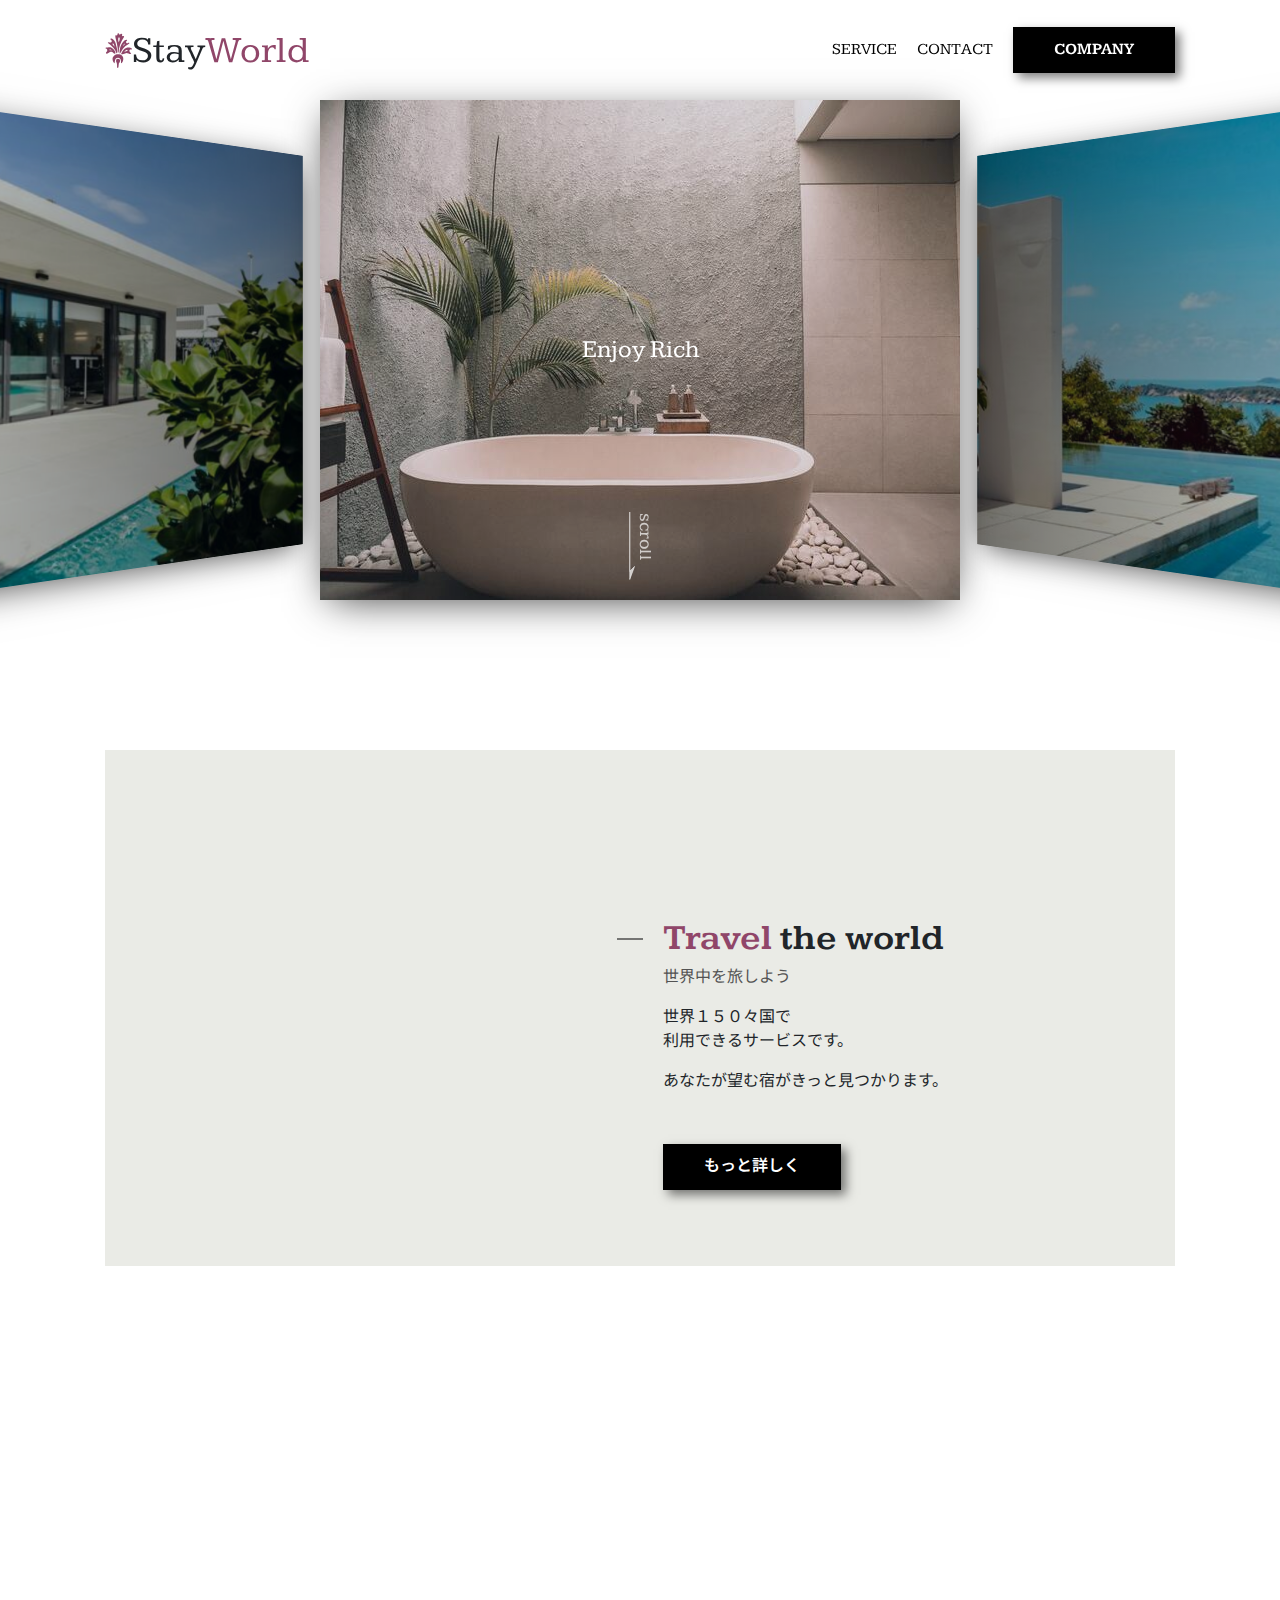
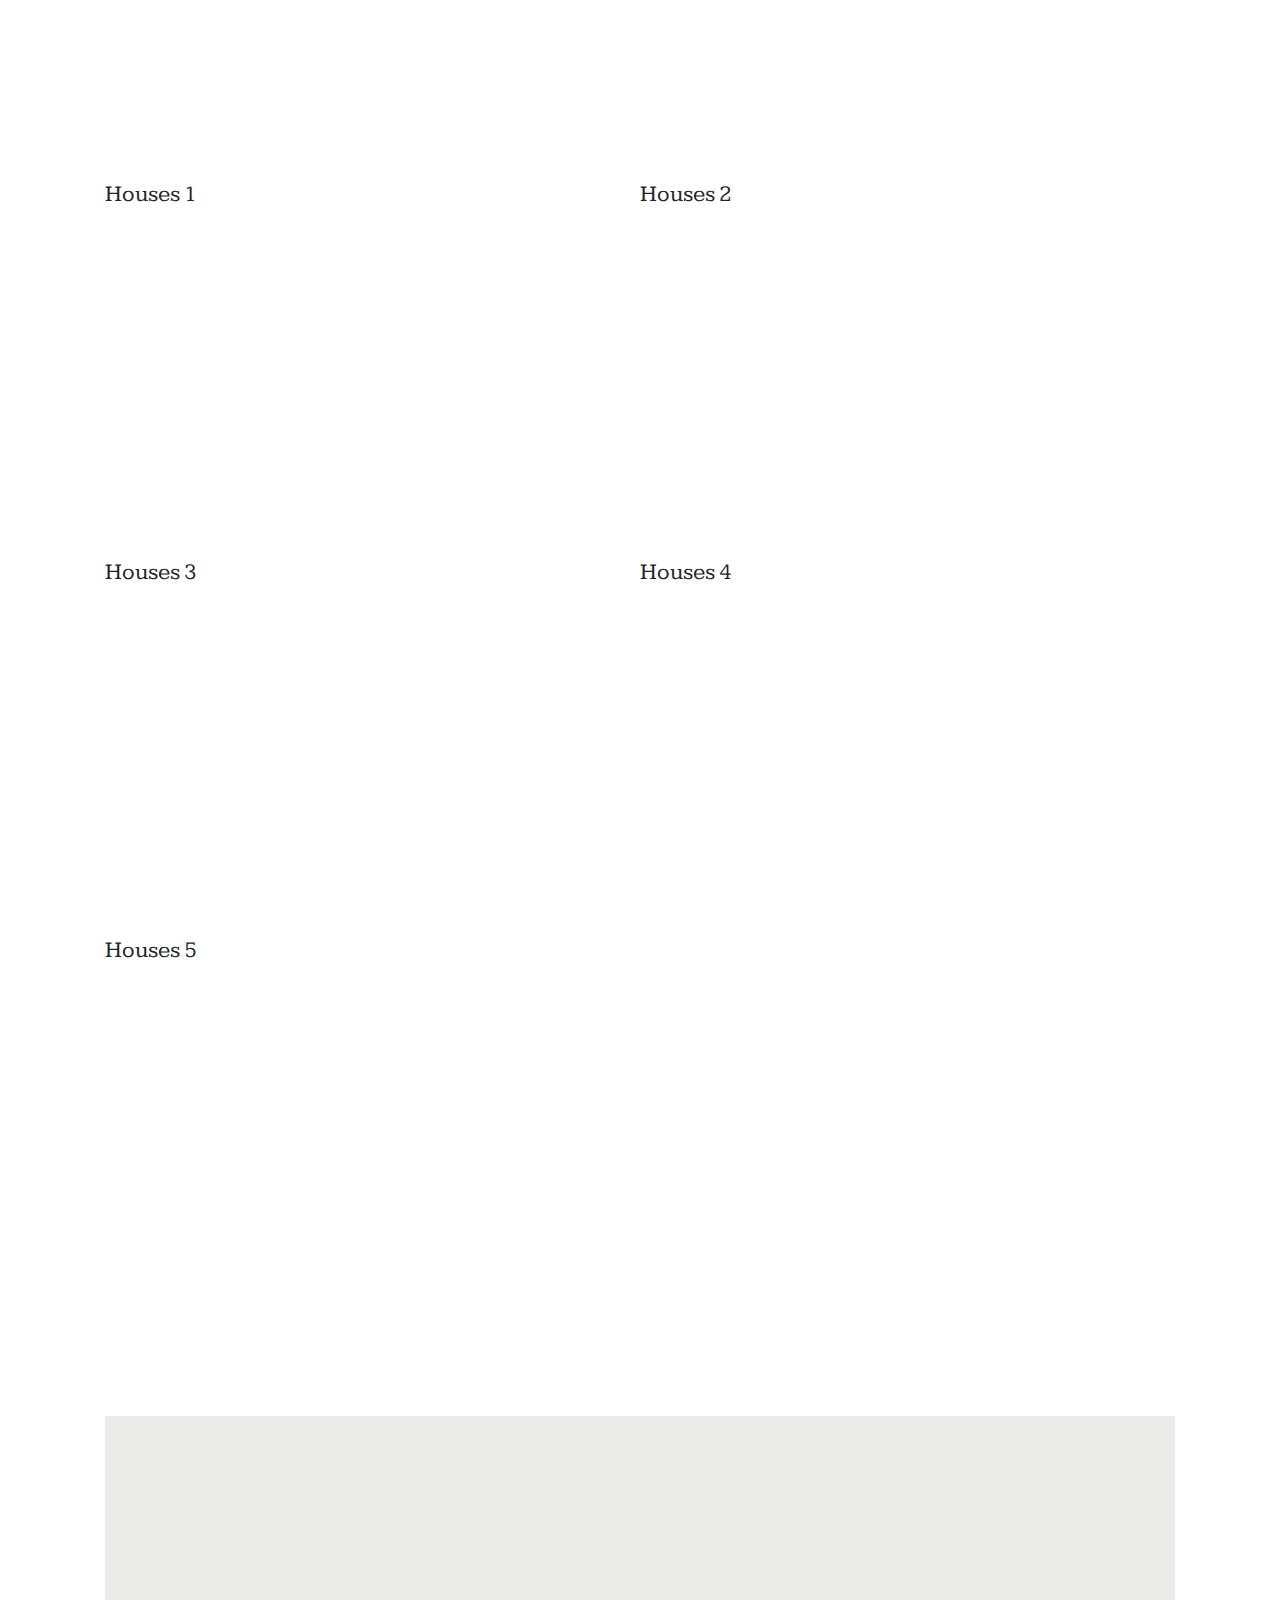
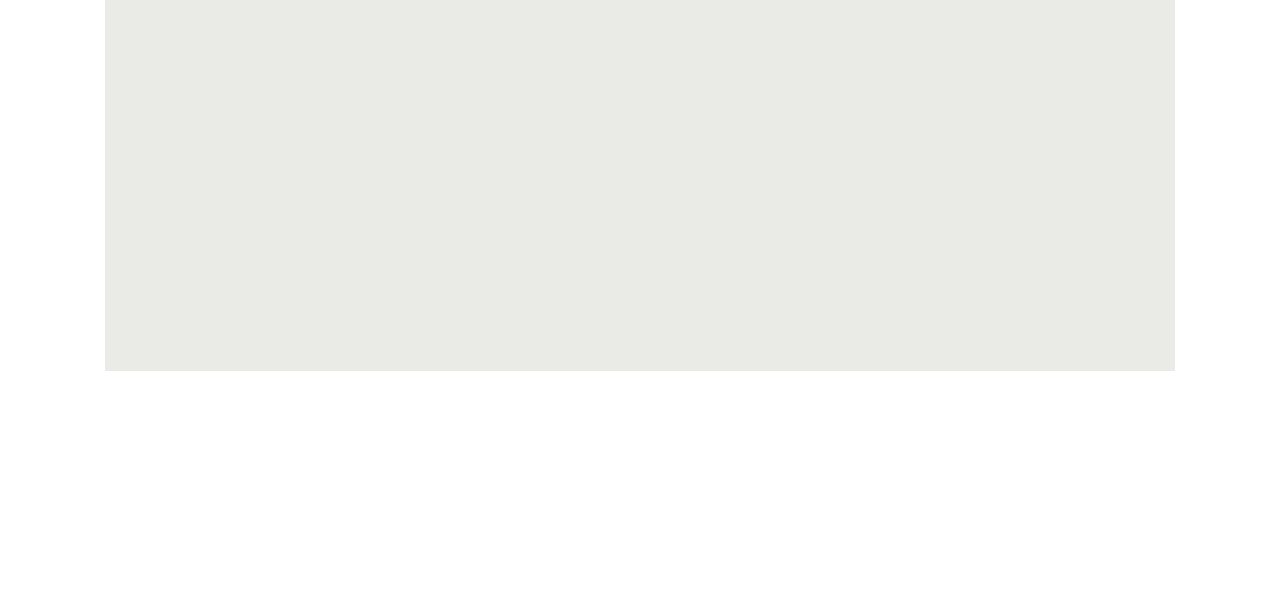
==== commit ed5b4088: "Finish:sample" ====
--- a/98_サンプルサイト_練習用/index.html
+++ b/98_サンプルサイト_練習用/index.html
@@ -19,17 +19,17 @@
         <div class="mobile-menu__cover"></div>
         <div class="nav-trigger"></div>
         <header class="header">
-          <div class="header__inner">
-            <div class="logo">
+          <div class="header__inner appear up">
+            <div class="logo item">
               <img src="images/logo.svg" alt="" class="logo__img">
               <span class="logo__stay">Stay</span>
               <span class="logo__world">World</span>
             </div>
             <nav class="header__nav">
               <ul class="header__ul">
-                <li class="header__li"><a href="#">Service</a></li>
-                <li class="header__li"><a href="#">Contact</a></li>
-                <li class="header__li">
+                <li class="header__li item"><a href="#">Service</a></li>
+                <li class="header__li item"><a href="#">Contact</a></li>
+                <li class="header__li item">
                   <a class="btn filled" href="#">Company</a>
                 </li>
               </ul>
@@ -67,8 +67,8 @@
           <div id="main-content">
             <aside class="side left">
               <div class="side__inner">
-                <a class="twitter icon" href="#">Twitter</a>
-                <a class="fb icon" href="#">Facebook</a>
+                <a class="twitter icon tween-animate-title" href="#">Twitter</a>
+                <a class="fb icon tween-animate-title" href="#">Facebook</a>
               </div>
             </aside>
             <main>
@@ -77,18 +77,18 @@
                   <div class="travel__img cover-slide">
                     <img class="img-zoom" src="images/image-travel.jpg" alt="">
                   </div>
-                  <div class="travel__texts">
+                  <div class="travel__texts appear left">
                     <div class="travel__texts-inner">
-                      <div class="travel__title main-title inview">
+                      <div class="travel__title main-title item">
                         <span class="purple">Travel</span>
                         <span>the world</span>
                       </div>
-                      <div class="travel__sub sub-title">世界中を旅しよう</div>
-                      <div class="travel__description">
+                      <div class="travel__sub sub-title item">世界中を旅しよう</div>
+                      <div class="travel__description item">
                         <p>世界１５０々国で<br>利用できるサービスです。</p>
                         <p>あなたが望む宿がきっと見つかります。</p>
                       </div>
-                      <div class="travel__btn">
+                      <div class="travel__btn item">
                         <button class="btn filled">もっと詳しく</button>
                       </div>
                     </div>
@@ -137,8 +137,8 @@
                     </div>
                     <p class="houses__title">Houses 6</p>
                   </div> -->
-                  <div class="houses__btn">
-                    <button class="btn slide-bg">もっと詳しく</button>
+                  <div class="houses__btn appear up">
+                    <button class="btn slide-bg item">もっと詳しく</button>
                   </div>
                 </div>
               </section>
@@ -147,26 +147,26 @@
                   <h2 class="main-title tween-animate-title">Popular Place</h2>
                   <p class="sub-title tween-animate-title">人気の観光地で宿泊先を見つけましょう</p>
                 </div>
-                <div class="popular__inner">
+                <div class="popular__inner appear up">
                   <div class="popular__container">
-                    <div class="popular__item">
+                    <div class="popular__item item">
                       <div class="popular__img"><img src="images/image-p1.jpg" alt=""></div>
                       <div class="popular__title">パリ</div>
                     </div>
-                    <div class="popular__item">
+                    <div class="popular__item item">
                       <div class="popular__img"><img src="images/image-p2.jpg" alt=""></div>
                       <div class="popular__title">ニューヨーク</div>
                     </div>
-                    <div class="popular__item">
+                    <div class="popular__item item">
                       <div class="popular__img"><img src="images/image-p3.jpg" alt=""></div>
                       <div class="popular__title">香港</div>
                     </div>
-                    <div class="popular__item">
+                    <div class="popular__item item">
                       <div class="popular__img"><img src="images/image-p4.jpg" alt=""></div>
                       <div class="popular__title">大阪</div>
                     </div>
-                    <div class="popular__btn">
-                      <button class="btn cover-3d">一覧から探す</button>
+                    <div class="popular__btn appear up">
+                      <button class="btn cover-3d item">一覧から探す</button>
                     </div>
                   </div>
                 </div>
@@ -174,25 +174,25 @@
             </main>
             <aside class="side right">
               <div class="side__inner">
-                <span>&copy;Code Mafia</span>
+                <span class="tween-animate-title">&copy;Code Mafia</span>
               </div>
             </aside>
           </div>
         </div>
-        <footer class="footer">
-          <div class="logo">
+        <footer class="footer appear up">
+          <div class="logo item">
             <img src="images/logo.svg" alt="" class="logo__img">
             <span class="logo__stay">Stay</span>
             <span class="logo__world">World</span>
           </div>
           <nav class="footer__nav">
             <ul class="footer__ul">
-              <li class="footer__li"><a href="#">Service</a></li>
-              <li class="footer__li"><a href="#">Contact</a></li>
-              <li class="footer__li"><a href="#">Company</a></li>
-              <li class="footer__li"><a href="#">Sitemap</a></li>
+              <li class="footer__li item"><a href="#">Service</a></li>
+              <li class="footer__li item"><a href="#">Contact</a></li>
+              <li class="footer__li item"><a href="#">Company</a></li>
+              <li class="footer__li item"><a href="#">Sitemap</a></li>
             </ul>
-            <div class="footer__copyright">
+            <div class="footer__copyright item">
               &copy; Code Mafia
             </div>
           </nav>
--- a/98_サンプルサイト_練習用/styles/style.css
+++ b/98_サンプルサイト_練習用/styles/style.css
@@ -1,4 +1,86 @@
 @charset "UTF-8";
+.appear.up .item {
+  -webkit-transform: translateY(6px);
+          transform: translateY(6px);
+}
+
+.appear.down .item {
+  -webkit-transform: translateY(-6px);
+          transform: translateY(-6px);
+}
+
+.appear.left .item {
+  -webkit-transform: translateX(40px);
+          transform: translateX(40px);
+}
+
+.appear.right .item {
+  -webkit-transform: translateX(-40px);
+          transform: translateX(-40px);
+}
+
+.appear .item {
+  -webkit-transition: all 0.8s;
+  transition: all 0.8s;
+  opacity: 0;
+}
+
+.appear.inview .item {
+  opacity: 1;
+  -webkit-transform: none;
+          transform: none;
+}
+
+.appear.inview .item:nth-child(1) {
+  -webkit-transition-delay: 0.1s;
+          transition-delay: 0.1s;
+}
+
+.appear.inview .item:nth-child(2) {
+  -webkit-transition-delay: 0.2s;
+          transition-delay: 0.2s;
+}
+
+.appear.inview .item:nth-child(3) {
+  -webkit-transition-delay: 0.3s;
+          transition-delay: 0.3s;
+}
+
+.appear.inview .item:nth-child(4) {
+  -webkit-transition-delay: 0.4s;
+          transition-delay: 0.4s;
+}
+
+.appear.inview .item:nth-child(5) {
+  -webkit-transition-delay: 0.5s;
+          transition-delay: 0.5s;
+}
+
+.appear.inview .item:nth-child(6) {
+  -webkit-transition-delay: 0.6s;
+          transition-delay: 0.6s;
+}
+
+.appear.inview .item:nth-child(7) {
+  -webkit-transition-delay: 0.7s;
+          transition-delay: 0.7s;
+}
+
+.appear.inview .item:nth-child(8) {
+  -webkit-transition-delay: 0.8s;
+          transition-delay: 0.8s;
+}
+
+.appear.inview .item:nth-child(9) {
+  -webkit-transition-delay: 0.9s;
+          transition-delay: 0.9s;
+}
+
+.appear.inview .item:nth-child(10) {
+  -webkit-transition-delay: 1s;
+          transition-delay: 1s;
+}
+
 .btn {
   position: relative;
   display: inline-block;
@@ -1089,11 +1171,6 @@
           transform-origin: right;
 }
 
-.travel__title.inview::before {
-  -webkit-transform: translateY(-50%);
-          transform: translateY(-50%);
-}
-
 .travel__img {
   height: 300px;
   -webkit-transition: -webkit-box-shadow 1ms linear 0.8s;
@@ -1114,6 +1191,11 @@
 .travel__img.inview {
   -webkit-box-shadow: inset 0 0 30px black;
           box-shadow: inset 0 0 30px black;
+}
+
+.travel__texts.inview .travel__title::before {
+  -webkit-transform: translateY(-50%);
+          transform: translateY(-50%);
 }
 
 .houses__btn {
@@ -1217,18 +1299,23 @@
   top: 70%;
   -webkit-transform: translateY(-50%);
           transform: translateY(-50%);
-  color: black;
-}
-
-.side a,
-.side span {
+  -webkit-transition: all .3s ease-in;
+  transition: all .3s ease-in;
+}
+
+.side .tween-animate-title {
   color: black;
   text-decoration: none !important;
   margin: 0 40px;
   vertical-align: middle;
+  letter-spacing: 2px;
 }
 
 .side.left {
+  left: -50px;
+}
+
+.side.left.inview {
   left: 50px;
 }
 
@@ -1240,6 +1327,10 @@
 }
 
 .side.right {
+  right: -50px;
+}
+
+.side.right.inview {
   right: 50px;
 }
 
